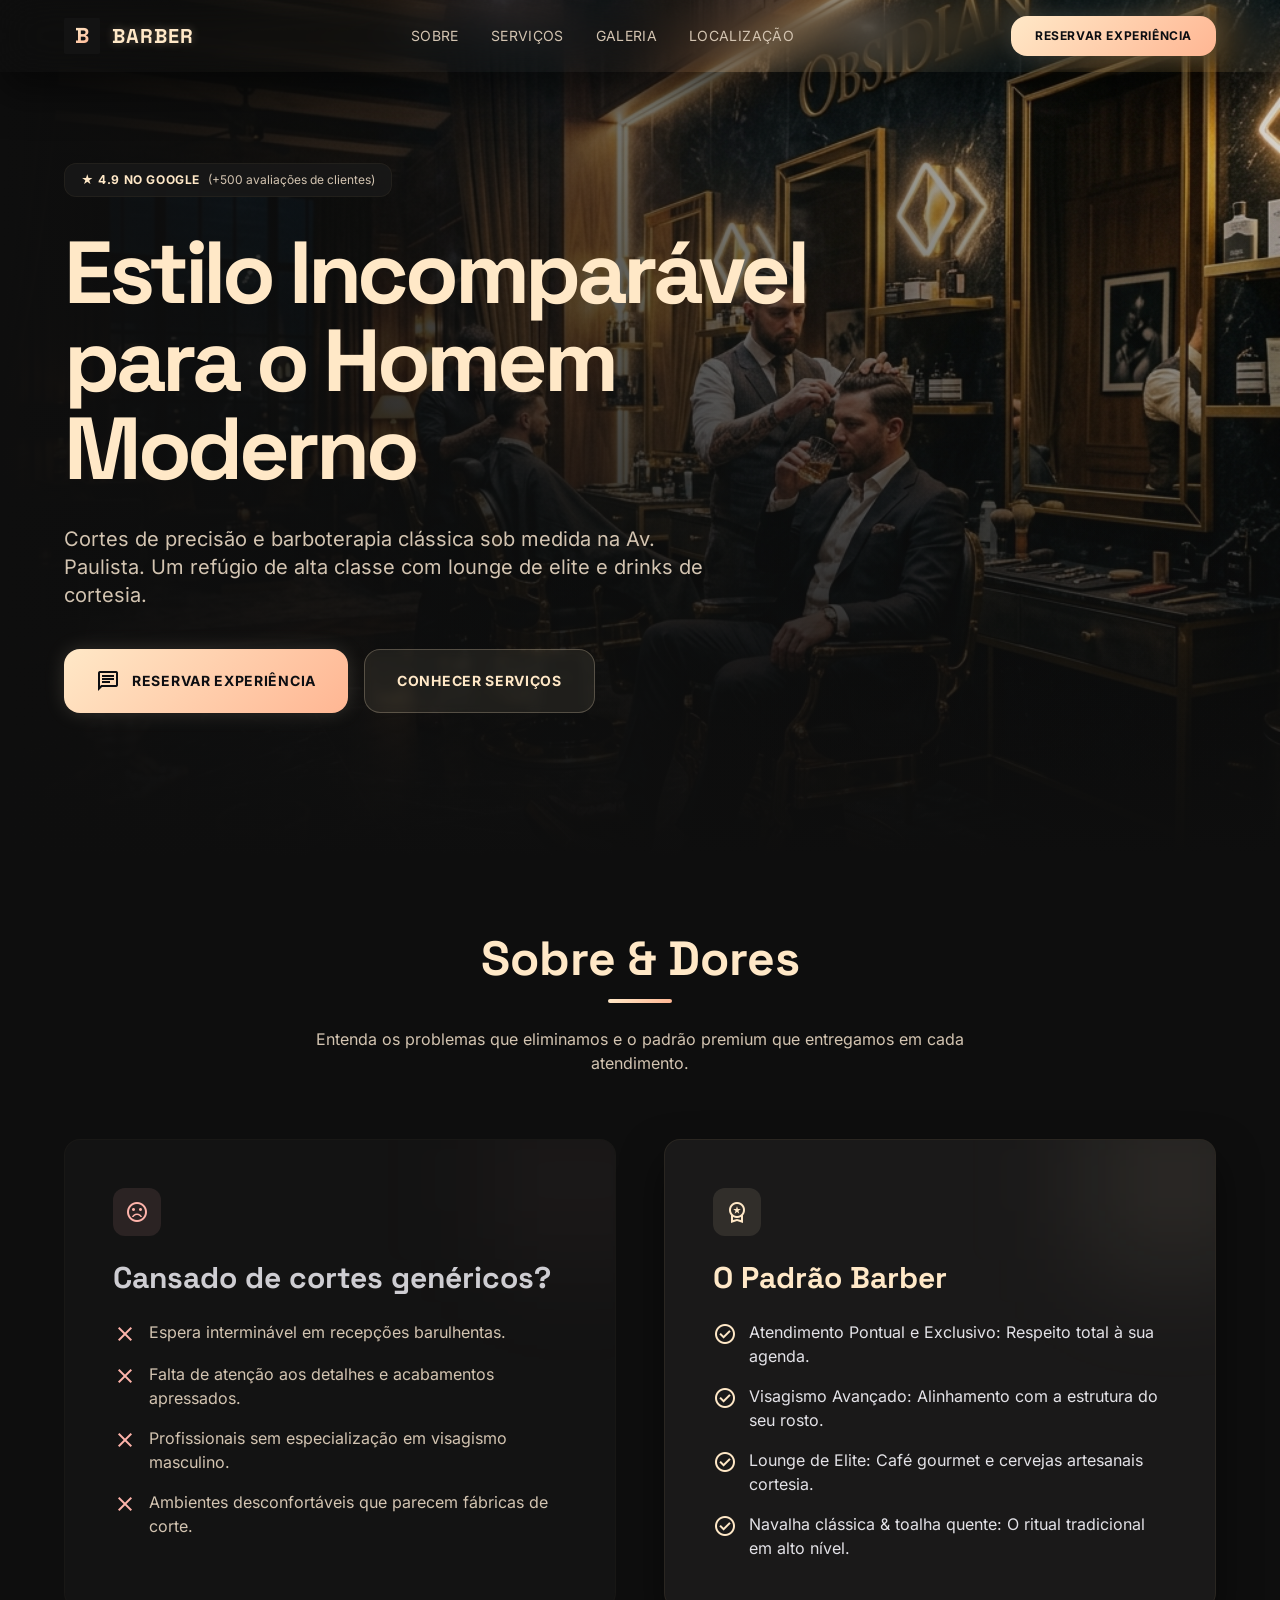
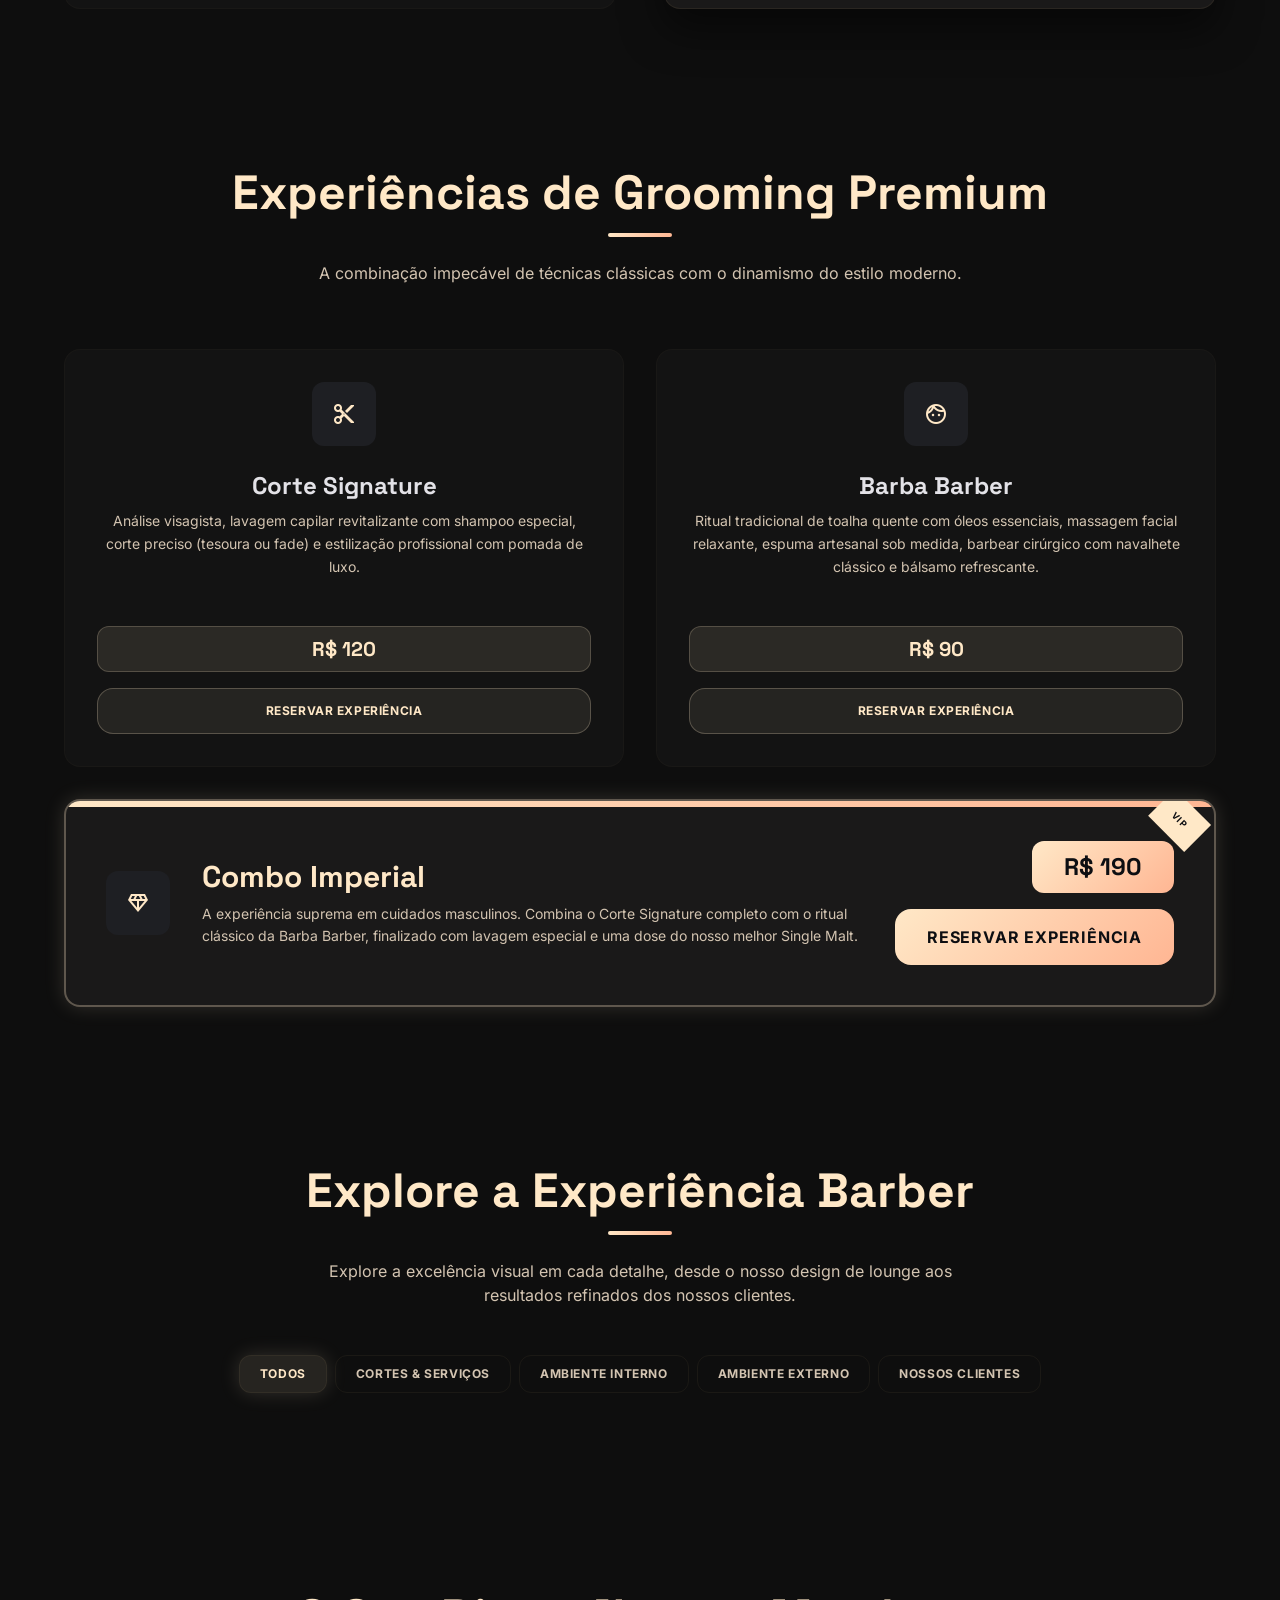
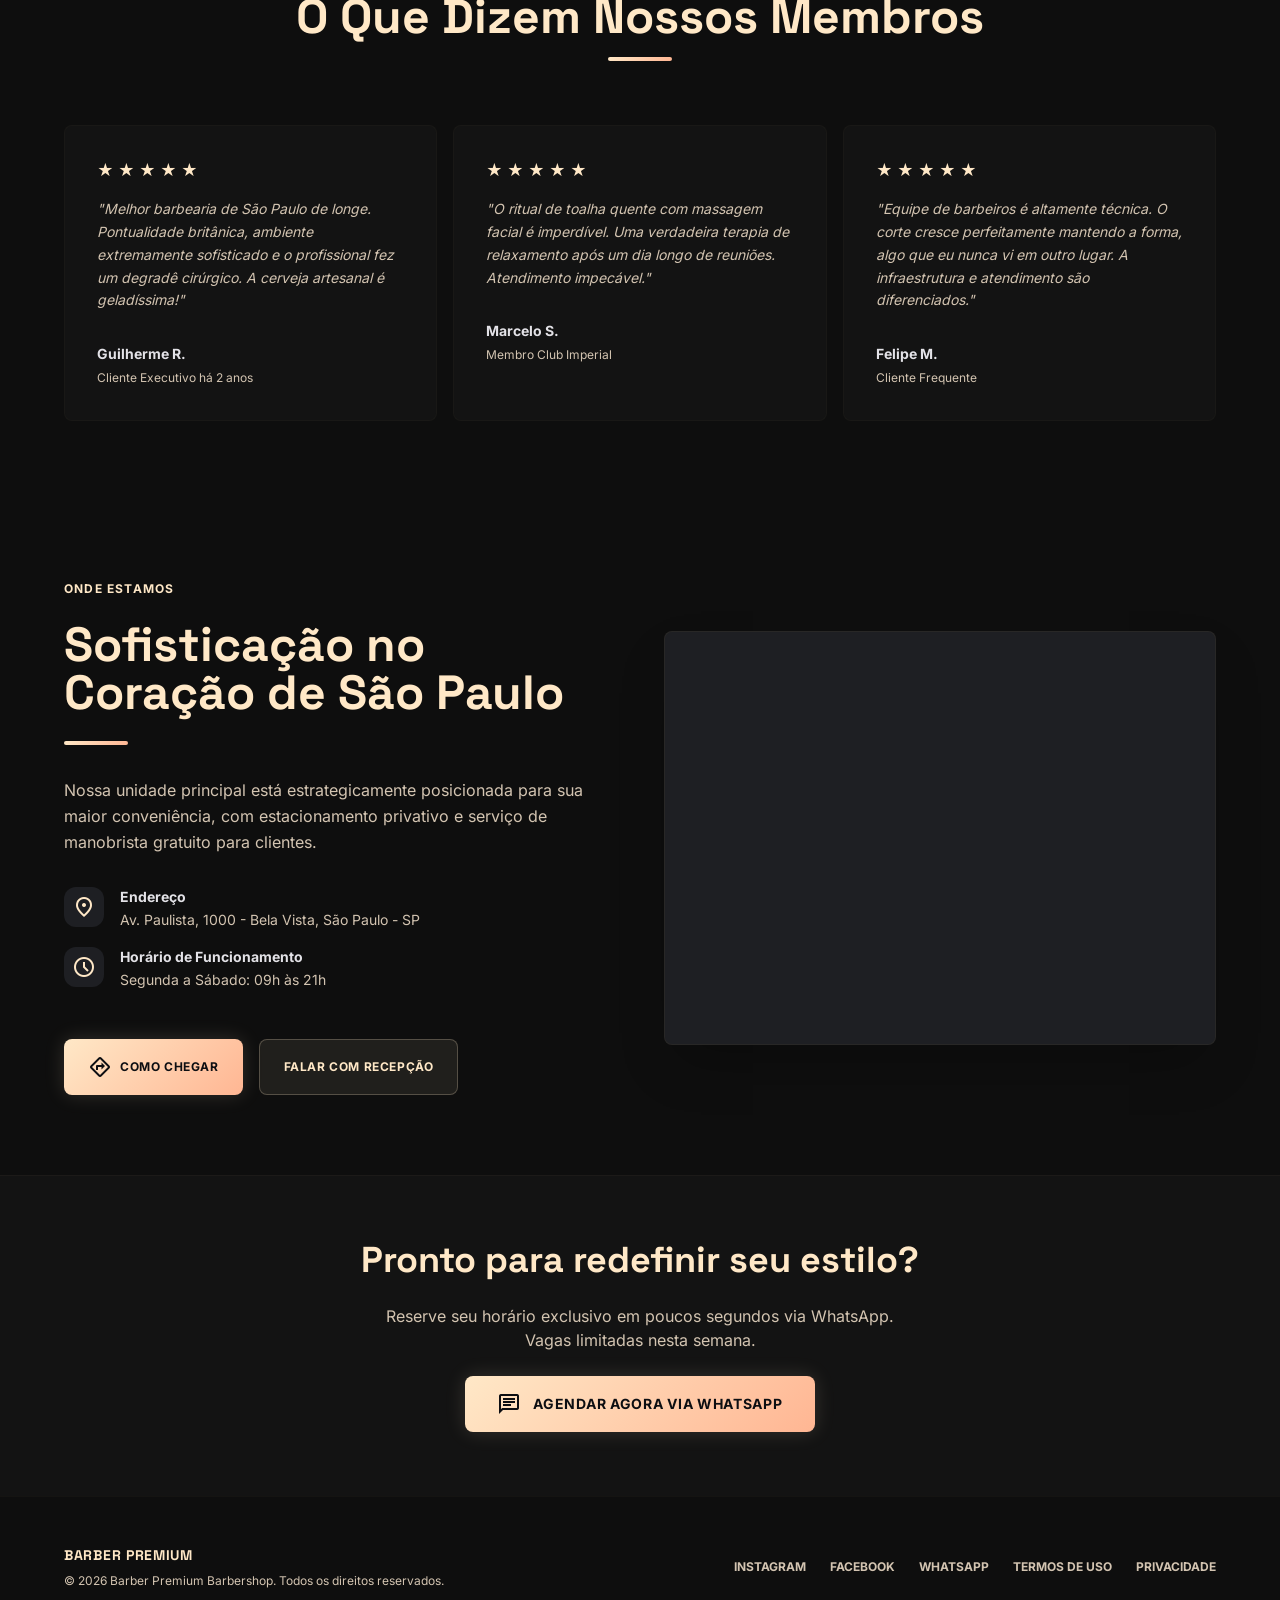
==== index.html @ eb0bcfd9 "feat: separacao da galeria de Ambiente Interno e Ambiente Externo em blocos individuais" ====
<!DOCTYPE html>
<html class="dark scroll-smooth" lang="pt-BR">
<head>
    <meta charset="utf-8"/>
    <meta content="width=device-width, initial-scale=1.0" name="viewport"/>
    <title id="site-title-tag">Barber Premium Barbershop | Barbearia de Luxo em São Paulo</title>
    <meta name="description" content="A experiência premium de barbearia que você merece. Cortes de cabelo precisos, barboterapia relaxante e ambiente exclusivo na Av. Paulista. Agende seu horário pelo WhatsApp." />
    
    <!-- Google Tag Manager Dinâmico -->
    <script id="gtm-dynamic-injector">
        (function() {
            const configStr = localStorage.getItem('elegance_barber_config');
            if (configStr) {
                try {
                    const config = JSON.parse(configStr);
                    if (config.integrations && config.integrations.gtm_id && config.integrations.gtm_id.trim() !== '') {
                        const gtmId = config.integrations.gtm_id.trim();
                        
                        // Snippet Head
                        (function(w,d,s,l,i){w[l]=w[l]||[];w[l].push({'gtm.start':
                        new Date().getTime(),event:'gtm.js'});var f=d.getElementsByTagName(s)[0],
                        j=d.createElement(s),dl=l!='dataLayer'?'&l='+l:'';j.async=true;j.src=
                        'https://www.googletagmanager.com/gtm.js?id='+i+dl;f.parentNode.insertBefore(j,f);
                        })(window,document,'script','dataLayer',gtmId);
                        
                        // Snippet Body
                        window.addEventListener('DOMContentLoaded', () => {
                            const noscript = document.createElement('noscript');
                            const iframe = document.createElement('iframe');
                            iframe.src = `https://www.googletagmanager.com/ns.html?id=${gtmId}`;
                            iframe.height = "0";
                            iframe.width = "0";
                            iframe.style.display = "none";
                            iframe.style.visibility = "hidden";
                            noscript.appendChild(iframe);
                            document.body.insertBefore(noscript, document.body.firstChild);
                        });
                    }
                } catch(e) {}
            }
        })();
    </script>
    
    <!-- SEO Open Graph -->
    <meta property="og:title" id="og-title-tag" content="Barber Premium Barbershop | Barbearia de Luxo" />
    <meta property="og:description" content="Vivencie a precisão do visagismo e o conforto de um lounge de elite na Av. Paulista. Agendamento prático via WhatsApp." />
    <meta property="og:type" content="website" />
    
    <!-- Recursos Estáticos Locais Compilados para Alta Performance (PageSpeed 100) -->
    <link href="assets/css/app-compiled.min.css" rel="stylesheet"/>

    <style>
        /* Variáveis CSS padrão para prevenir FOUC (Flash of Unstyled Content) */
        :root {
            --dynamic-background: #0e0e0e;
            --dynamic-surface: #131313;
            --dynamic-primary: #ffe8c7;
            --dynamic-secondary: #ffb693;
            --dynamic-primary-rgb: 255, 232, 199;
        }
        .gold-gradient {
            background: linear-gradient(135deg, var(--dynamic-primary, #ffc562) 0%, var(--dynamic-secondary, #ff9159) 100%) !important;
        }
        .gold-glow {
            box-shadow: 0 0 20px rgba(var(--dynamic-primary-rgb, 255, 197, 98), 0.15) !important;
        }
        .gold-glow-hover:hover {
            box-shadow: 0 0 30px rgba(var(--dynamic-primary-rgb, 255, 197, 98), 0.35) !important;
        }
        .text-glow {
            text-shadow: 0 0 10px rgba(var(--dynamic-primary-rgb, 255, 197, 98), 0.3) !important;
        }
        .bg-primary-container\/5 {
            background-color: rgba(var(--dynamic-primary-rgb, 255, 232, 199), 0.05) !important;
        }
        .bg-primary-container\/10 {
            background-color: rgba(var(--dynamic-primary-rgb, 255, 232, 199), 0.10) !important;
        }
        .group:hover .group-hover\:bg-primary-container\/20 {
            background-color: rgba(var(--dynamic-primary-rgb, 255, 232, 199), 0.20) !important;
        }
        .border-primary-container\/20,
        .hover\:border-primary-container\/20:hover {
            border-color: rgba(var(--dynamic-primary-rgb, 255, 232, 199), 0.20) !important;
        }
        .border-primary-container\/30 {
            border-color: rgba(var(--dynamic-primary-rgb, 255, 232, 199), 0.30) !important;
        }
        .hover\:border-primary-container\/50:hover {
            border-color: rgba(var(--dynamic-primary-rgb, 255, 232, 199), 0.50) !important;
        }
        .dynamic-outline-button {
            color: var(--dynamic-primary, #ffe8c7) !important;
            background: rgba(var(--dynamic-primary-rgb, 255, 232, 199), 0.08) !important;
            border-color: rgba(var(--dynamic-primary-rgb, 255, 232, 199), 0.24) !important;
        }
        .dynamic-outline-button:hover {
            color: #0d0e12 !important;
            background: linear-gradient(135deg, var(--dynamic-primary, #ffc562) 0%, var(--dynamic-secondary, #ff9159) 100%) !important;
            border-color: transparent !important;
            box-shadow: 0 0 24px rgba(var(--dynamic-primary-rgb, 255, 232, 199), 0.22) !important;
        }
        /* Efeito de mapa no modo escuro */
        .dark-map {
            filter: invert(90%) hue-rotate(180deg) opacity(75%);
            transition: all 0.5s ease;
        }
        .dark-map:hover {
            filter: invert(90%) hue-rotate(180deg) opacity(90%);
        }
        @keyframes loader-bar {
            0% { width: 0%; }
            50% { width: 70%; }
            100% { width: 100%; }
        }
    </style>
    
    <!-- Script de Injeção Rápida de Estilos Dinâmicos (Evita FOUC) -->
    <script id="theme-injector">
        (function() {
            const configStr = localStorage.getItem('elegance_barber_config');
            if (configStr) {
                try {
                    const config = JSON.parse(configStr);
                    if (config.colors) {
                        const hexToRgb = hex => {
                            const result = /^#?([a-f\d]{2})([a-f\d]{2})([a-f\d]{2})$/i.exec(hex);
                            return result ? `${parseInt(result[1], 16)}, ${parseInt(result[2], 16)}, ${parseInt(result[3], 16)}` : '255, 197, 98';
                        };
                        
                        const style = document.createElement('style');
                        style.id = 'dynamic-theme-vars';
                        style.innerHTML = `
                            :root {
                                --dynamic-primary: ${config.colors.primary} !important;
                                --dynamic-secondary: ${config.colors.secondary} !important;
                                --dynamic-primary-rgb: ${hexToRgb(config.colors.primary)} !important;
                                ${config.colors.background ? '--dynamic-background: ' + config.colors.background + ' !important;' : ''}
                                ${config.colors.surface ? '--dynamic-surface: ' + config.colors.surface + ' !important;' : ''}
                            }
                        `;
                        document.head.appendChild(style);
                    }
                } catch(e) {}
            }
        })();
    </script>
</head>
<body class="bg-background text-on-background font-sans antialiased selection:bg-primary-container selection:text-on-primary-container flex flex-col min-h-screen">

    <!-- Initial Premium Loader (Efeito Reveal Cinematográfico) -->
    <div id="initial-loader" class="fixed inset-0 z-[9999] bg-[#0e0e0e] flex flex-col items-center justify-center gap-6 transition-all duration-700 ease-in-out opacity-100">
        <div class="flex flex-col items-center gap-4">
            <!-- Monograma Pulsante -->
            <svg class="h-16 w-16 text-primary-container animate-pulse" viewBox="0 0 100 100" fill="currentColor" xmlns="http://www.w3.org/2000/svg">
                <rect width="100" height="100" rx="16" fill="#131313" class="border border-outline-variant/10"/>
                <text x="50" y="70" font-family="'Space Grotesk', sans-serif" font-size="60" font-weight="bold" text-anchor="middle" fill="url(#loader-gold-grad)">B</text>
                <defs>
                    <linearGradient id="loader-gold-grad" x1="30" y1="25" x2="70" y2="75" gradientUnits="userSpaceOnUse">
                        <stop offset="0%" stop-color="#ffc562"/>
                        <stop offset="100%" stop-color="#ff9159"/>
                    </linearGradient>
                </defs>
            </svg>
            <span class="font-display font-bold text-2xl tracking-widest text-[#ffe8c7] animate-pulse">BARBER</span>
        </div>
        <div class="w-16 h-1 bg-outline-variant/20 rounded-full overflow-hidden">
            <div class="h-full bg-primary-container rounded-full w-0 animate-[loader-bar_1.8s_ease-in-out_infinite]"></div>
        </div>
    </div>

    <!-- Navigation -->
    <nav id="navbar" class="fixed top-0 w-full z-50 bg-background/25 backdrop-blur-[20px] shadow-[0px_20px_40px_rgba(0,0,0,0.5)] transition-all duration-300 py-4">
        <div class="flex justify-between items-center px-container-padding max-w-[1200px] mx-auto">
            <div class="flex items-center gap-3">
                <!-- SVG Monogram Logo (Ocultado se houver imagem customizada da logo) -->
                <svg id="nav-logo-svg" class="h-9 w-9 text-primary-container" viewBox="0 0 100 100" fill="currentColor" xmlns="http://www.w3.org/2000/svg">
                    <rect width="100" height="100" rx="4" fill="#131313"/>
                    <text x="50" y="70" font-family="'Space Grotesk', sans-serif" font-size="60" font-weight="bold" text-anchor="middle" fill="url(#gold-grad)">B</text>
                    <defs>
                        <linearGradient id="gold-grad" x1="30" y1="25" x2="70" y2="75" gradientUnits="userSpaceOnUse">
                            <stop offset="0%" stop-color="var(--dynamic-primary, #ffc562)"/>
                            <stop offset="100%" stop-color="var(--dynamic-secondary, #ff9159)"/>
                        </linearGradient>
                    </defs>
                </svg>
                <!-- Imagem customizada de Logo (Exibida dinamicamente caso o usuário insira uma URL) -->
                <img id="nav-logo-img" alt="Logo" class="h-9 w-9 object-contain rounded-lg hidden" src=""/>
                
                <span id="nav-site-name" class="font-display font-bold text-xl tracking-wider text-primary text-glow">BARBER</span>
            </div>
            
            <!-- Desktop Links -->
            <div class="hidden md:flex gap-8 items-center">
                <a class="text-on-surface-variant hover:text-primary transition-colors text-sm font-medium tracking-wide uppercase" href="#about">Sobre</a>
                <a class="text-on-surface-variant hover:text-primary transition-colors text-sm font-medium tracking-wide uppercase" href="#services">Serviços</a>
                <a class="text-on-surface-variant hover:text-primary transition-colors text-sm font-medium tracking-wide uppercase" href="#gallery">Galeria</a>
                <a class="text-on-surface-variant hover:text-primary transition-colors text-sm font-medium tracking-wide uppercase" href="#location">Localização</a>
            </div>
            
            <a class="hidden md:inline-flex items-center gap-2 gold-gradient text-on-primary font-bold text-xs uppercase tracking-wider px-6 py-3 rounded-2xl gold-glow gold-glow-hover transition-all duration-300 transform hover:scale-105 active:scale-95 wa-link" href="https://wa.me/5511999999999?text=Olá!%20Gostaria%20de%20agendar%20um%20horário%20na%20barbearia.">
                <span id="nav-btn-text-desktop">Reservar Experiência</span>
            </a>
            
            <!-- Mobile Menu Button -->
            <button id="menu-btn" class="md:hidden text-primary-container p-2 focus:outline-none" aria-label="Abrir menu de navegação" aria-expanded="false">
                <span class="material-symbols-outlined text-3xl" aria-hidden="true">menu</span>
            </button>
        </div>
        
        <!-- Mobile Drawer -->
        <div id="mobile-menu" class="hidden md:hidden w-full bg-surface-container-high/95 backdrop-blur-lg absolute left-0 top-full py-6 px-6 shadow-2xl border-t border-outline-variant/30 flex flex-col gap-5">
            <a class="text-on-surface-variant hover:text-primary text-base font-semibold uppercase tracking-wider" href="#about">Sobre</a>
            <a class="text-on-surface-variant hover:text-primary text-base font-semibold uppercase tracking-wider" href="#services">Serviços</a>
            <a class="text-on-surface-variant hover:text-primary text-base font-semibold uppercase tracking-wider" href="#gallery">Galeria</a>
            <a class="text-on-surface-variant hover:text-primary text-base font-semibold uppercase tracking-wider" href="#location">Localização</a>
            <a class="flex items-center justify-center gap-2 gold-gradient text-on-primary font-bold text-sm uppercase py-4 rounded-2xl gold-glow text-center wa-link" href="https://wa.me/5511999999999?text=Olá!%20Gostaria%20de%20agendar%20um%20horário%20na%20barbearia.">
                <span class="material-symbols-outlined text-lg">chat</span>
                <span id="nav-btn-text-mobile">Reservar Experiência</span>
            </a>
        </div>
    </nav>

    <!-- Hero Section -->
    <section class="relative min-h-[95vh] flex items-center pt-[100px] pb-section-gap overflow-hidden">
        <!-- Background Imagem Real com Overlay de Tonalidade Escura -->
        <div class="absolute inset-0 z-0">
            <img id="hero-bg-img" alt="Interior de Barbearia Luxuosa" class="w-full h-full object-cover mix-blend-luminosity" src="assets/images/hero-bg.webp"/>
            <div class="absolute inset-0 bg-gradient-to-t from-background via-background/85 to-transparent"></div>
            <div class="absolute inset-0 bg-gradient-to-r from-background via-background/60 to-transparent"></div>
        </div>
        
        <div class="relative z-10 w-full max-w-[1200px] mx-auto px-container-padding flex flex-col items-start gap-8">
            <div class="inline-flex items-center gap-2 bg-surface-container-high/80 backdrop-blur-md px-4 py-2 rounded-full border border-outline-variant/20">
                <span id="google-rating-text" class="text-primary-container font-semibold tracking-wider text-xs uppercase">★ 4.9 no Google</span>
                <span id="google-reviews-text" class="text-on-surface-variant text-xs">(+500 avaliações de clientes)</span>
            </div>
            
            <h1 id="hero-title" class="font-display text-4xl sm:text-5xl md:text-7xl lg:text-[5.5rem] font-bold text-primary max-w-4xl leading-[1.02] tracking-tighter">
                Estilo Incomparável para o Homem Moderno
            </h1>
            
            <p id="hero-subtitle" class="text-lg sm:text-xl text-on-surface-variant max-w-2xl leading-relaxed font-light">
                Cortes de precisão e barboterapia clássica sob medida na Av. Paulista. Um refúgio de alta classe com lounge de elite e drinks de cortesia.
            </p>
            
            <div class="flex flex-col sm:flex-row gap-4 w-full sm:w-auto mt-2">
                <a class="inline-flex items-center justify-center gap-3 gold-gradient text-on-primary font-bold text-sm uppercase tracking-wider px-8 py-5 rounded-2xl gold-glow gold-glow-hover transition-all duration-300 transform hover:scale-[1.03] active:scale-95 wa-link" href="https://wa.me/5511999999999?text=Olá!%20Gostaria%20de%20agendar%20um%20horário%20na%20barbearia.">
                    <span class="material-symbols-outlined" style="font-variation-settings: 'FILL' 1;">chat</span>
                    <span id="hero-primary-btn-text">Reservar Experiência</span>
                </a>
                <a class="dynamic-outline-button inline-flex items-center justify-center gap-2 backdrop-blur-sm border font-semibold text-sm uppercase tracking-wider px-8 py-5 rounded-2xl transition-all duration-300" href="#services">
                    <span id="hero-secondary-btn-text">Conhecer Serviços</span>
                </a>
            </div>
        </div>
    </section>

    <!-- Problem / Solution Section -->
    <section class="py-section-gap px-container-padding w-full max-w-[1200px] mx-auto scroll-mt-24" id="about">
        <div class="text-center mb-16">
            <h2 id="about-section-title" class="font-display text-3xl md:text-5xl font-bold text-primary mb-4">Sobre & Dores</h2>
            <div class="w-16 h-1 gold-gradient mx-auto rounded-full mb-6"></div>
            <p id="about-section-subtitle" class="text-on-surface-variant max-w-2xl mx-auto font-light">Entenda os problemas que eliminamos e o padrão premium que entregamos em cada atendimento.</p>
        </div>
        <div class="grid md:grid-cols-2 gap-gutter md:gap-12 relative">
            <!-- Problem -->
            <div class="bg-surface-container-low rounded-2xl p-8 md:p-12 flex flex-col gap-6 relative overflow-hidden group hover:bg-surface-container transition-all duration-500 border border-outline-variant/10">
                <div class="absolute -right-10 -top-10 w-40 h-40 bg-error/5 rounded-full blur-3xl group-hover:bg-error/10 transition-colors duration-500"></div>
                <div class="w-12 h-12 rounded-full bg-error/10 flex items-center justify-center text-error">
                    <span class="material-symbols-outlined text-2xl">sentiment_dissatisfied</span>
                </div>
                <h2 id="problem-title" class="font-display text-2xl md:text-3xl font-semibold text-on-surface opacity-90">Cansado de cortes genéricos?</h2>
                <ul id="problem-list" class="space-y-4">
                    <li class="flex items-start gap-3 text-on-surface-variant font-light">
                        <span class="material-symbols-outlined text-error mt-0.5" style="font-variation-settings: 'FILL' 0;">close</span>
                        <span>Espera interminável em recepções barulhentas.</span>
                    </li>
                    <li class="flex items-start gap-3 text-on-surface-variant font-light">
                        <span class="material-symbols-outlined text-error mt-0.5" style="font-variation-settings: 'FILL' 0;">close</span>
                        <span>Falta de atenção aos detalhes e acabamentos apressados.</span>
                    </li>
                    <li class="flex items-start gap-3 text-on-surface-variant font-light">
                        <span class="material-symbols-outlined text-error mt-0.5" style="font-variation-settings: 'FILL' 0;">close</span>
                        <span>Profissionais sem especialização em visagismo masculino.</span>
                    </li>
                    <li class="flex items-start gap-3 text-on-surface-variant font-light">
                        <span class="material-symbols-outlined text-error mt-0.5" style="font-variation-settings: 'FILL' 0;">close</span>
                        <span>Ambientes desconfortáveis que parecem fábricas de corte.</span>
                    </li>
                </ul>
            </div>
            
            <!-- Solution -->
            <div class="bg-surface-container-high rounded-2xl p-8 md:p-12 flex flex-col gap-6 relative overflow-hidden shadow-[0px_20px_40px_rgba(0,0,0,0.5)] group transform hover:-translate-y-2 transition-all duration-500 border border-outline-variant/30">
                <div class="absolute -right-10 -top-10 w-40 h-40 bg-primary-container/10 rounded-full blur-3xl group-hover:bg-primary-container/20 transition-colors duration-500"></div>
                <div class="w-12 h-12 rounded-full bg-primary-container/10 flex items-center justify-center text-primary-container">
                    <span class="material-symbols-outlined text-2xl">workspace_premium</span>
                </div>
                <h2 id="solution-title" class="font-display text-2xl md:text-3xl font-semibold text-primary">O Padrão Barber</h2>
                <ul id="solution-list" class="space-y-4">
                    <li class="flex items-start gap-3 text-on-surface font-light">
                        <span class="material-symbols-outlined text-primary-container mt-0.5" style="font-variation-settings: 'FILL' 1;">check_circle</span>
                        <span><strong>Atendimento Pontual e Exclusivo:</strong> Respeito total à sua agenda.</span>
                    </li>
                    <li class="flex items-start gap-3 text-on-surface font-light">
                        <span class="material-symbols-outlined text-primary-container mt-0.5" style="font-variation-settings: 'FILL' 1;">check_circle</span>
                        <span><strong>Visagismo Avançado:</strong> Alinhamento com a estrutura do seu rosto.</span>
                    </li>
                    <li class="flex items-start gap-3 text-on-surface font-light">
                        <span class="material-symbols-outlined text-primary-container mt-0.5" style="font-variation-settings: 'FILL' 1;">check_circle</span>
                        <span><strong>Lounge de Elite:</strong> Café gourmet e cervejas artesanais cortesia.</span>
                    </li>
                    <li class="flex items-start gap-3 text-on-surface font-light">
                        <span class="material-symbols-outlined text-primary-container mt-0.5" style="font-variation-settings: 'FILL' 1;">check_circle</span>
                        <span><strong>Navalha clássica & toalha quente:</strong> O ritual tradicional em alto nível.</span>
                    </li>
                </ul>
            </div>
        </div>
    </section>

    <section class="py-section-gap px-container-padding w-full max-w-[1200px] mx-auto scroll-mt-24" id="services">
        <div class="text-center mb-16">
            <h2 id="services-section-title" class="font-display text-3xl md:text-5xl font-bold text-primary mb-4">Experiências de Grooming Premium</h2>
            <div class="w-16 h-1 gold-gradient mx-auto rounded-full mb-6"></div>
            <p id="services-section-subtitle" class="text-on-surface-variant max-w-2xl mx-auto font-light">A combinação impecável de técnicas clássicas com o dinamismo do estilo moderno.</p>
        </div>
        
        <div class="grid grid-cols-1 md:grid-cols-2 gap-8">
            <!-- Service Card 1 -->
            <div class="bg-[#131313] rounded-2xl p-8 flex flex-col items-center text-center gap-6 group hover:bg-[#1a1919] transition-all duration-300 border border-outline-variant/10 hover:border-outline-variant/30 md:col-span-1">
                <div class="w-16 h-16 rounded-full bg-surface-container flex items-center justify-center text-primary-container group-hover:scale-110 transition-transform duration-300">
                    <span class="material-symbols-outlined text-3xl">content_cut</span>
                </div>
                <div>
                    <h3 id="serv-0-name" class="font-display text-2xl font-semibold text-on-surface mb-2">Corte Signature</h3>
                    <p id="serv-0-desc" class="text-sm text-on-surface-variant mb-6 leading-relaxed font-light">Análise visagista, lavagem capilar revitalizante com shampoo especial, corte preciso (tesoura ou fade) e estilização profissional com pomada de luxo.</p>
                </div>
                <div class="mt-auto w-full flex flex-col gap-4">
                    <span id="serv-0-price" class="inline-block bg-primary-container/10 text-primary-container font-display font-semibold text-xl px-6 py-2 rounded-full border border-primary-container/20">R$ 120</span>
                    <a id="serv-0-btn" class="dynamic-outline-button inline-flex items-center justify-center gap-2 transition-all duration-300 text-xs font-bold uppercase tracking-wider py-3.5 rounded-2xl border wa-link" href="https://wa.me/5511999999999?text=Olá!%20Gostaria%20de%20agendar%20o%20Corte%20Signature%20na%20barbearia.">
                        <span id="serv-0-btn-text">Reservar Experiência</span>
                    </a>
                </div>
            </div>
            
            <!-- Service Card 2 -->
            <div class="bg-[#131313] rounded-2xl p-8 flex flex-col items-center text-center gap-6 group hover:bg-[#1a1919] transition-all duration-300 border border-outline-variant/10 hover:border-outline-variant/30 md:col-span-1">
                <div class="w-16 h-16 rounded-full bg-surface-container flex items-center justify-center text-primary-container group-hover:scale-110 transition-transform duration-300">
                    <span class="material-symbols-outlined text-3xl">face</span>
                </div>
                <div>
                    <h3 id="serv-1-name" class="font-display text-2xl font-semibold text-on-surface mb-2">Barba Barber</h3>
                    <p id="serv-1-desc" class="text-sm text-on-surface-variant mb-6 leading-relaxed font-light">Ritual tradicional de toalha quente com óleos essenciais, massagem facial relaxante, espuma artesanal sob medida, barbear cirúrgico com navalhete clássico e bálsamo refrescante.</p>
                </div>
                <div class="mt-auto w-full flex flex-col gap-4">
                    <span id="serv-1-price" class="inline-block bg-primary-container/10 text-primary-container font-display font-semibold text-xl px-6 py-2 rounded-full border border-primary-container/20">R$ 90</span>
                    <a id="serv-1-btn" class="dynamic-outline-button inline-flex items-center justify-center gap-2 transition-all duration-300 text-xs font-bold uppercase tracking-wider py-3.5 rounded-2xl border wa-link" href="https://wa.me/5511999999999?text=Olá!%20Gostaria%20de%20agendar%20a%20Barba%20Barber%20na%20barbearia.">
                        <span id="serv-1-btn-text">Reservar Experiência</span>
                    </a>
                </div>
            </div>
            
            <!-- Service Card 3 (Destaque VIP Bento Horizontal) -->
            <div class="bg-[#1a1919] rounded-2xl p-8 md:p-10 flex flex-col md:flex-row gap-8 items-center group hover:bg-[#201f1f] transition-all duration-300 relative overflow-hidden border-2 border-primary-container/30 gold-glow md:col-span-2 text-center md:text-left">
                <div class="absolute top-0 left-0 w-full h-1.5 gold-gradient"></div>
                <div class="absolute -top-3 -right-3 bg-primary-container text-on-primary font-bold text-[9px] uppercase tracking-widest px-4 py-3 rotate-45 transform origin-top-left">VIP</div>
                
                <div class="w-16 h-16 rounded-full bg-surface-container flex items-center justify-center text-primary-container group-hover:scale-110 transition-transform duration-300 shrink-0">
                    <span class="material-symbols-outlined text-3xl">diamond</span>
                </div>
                
                <div class="flex-1">
                    <h3 id="serv-2-name" class="font-display text-2xl md:text-3xl font-bold text-primary mb-2">Combo Imperial</h3>
                    <p id="serv-2-desc" class="text-sm text-on-surface-variant leading-relaxed font-light">A experiência suprema em cuidados masculinos. Combina o Corte Signature completo com o ritual clássico da Barba Barber, finalizado com lavagem especial e uma dose do nosso melhor Single Malt.</p>
                </div>
                
                <div class="flex shrink-0 flex-col items-center md:items-end justify-center gap-4 min-w-[200px] w-full md:w-auto">
                    <span id="serv-2-price" class="inline-block gold-gradient text-on-primary font-display font-bold text-2xl px-8 py-2.5 rounded-full text-center w-full md:w-auto">R$ 190</span>
                    <a id="serv-2-btn" class="inline-flex items-center justify-center gap-2 gold-gradient text-on-primary font-bold uppercase tracking-wider py-4 px-8 rounded-2xl transition-all duration-300 transform hover:scale-[1.02] wa-link w-full text-center" href="https://wa.me/5511999999999?text=Olá!%20Gostaria%20de%20agendar%20o%20Combo%20Imperial%20na%20barbearia.">
                        <span id="serv-2-btn-text">Reservar Experiência</span>
                    </a>
                </div>
            </div>
        </div>
    </section>

    <!-- Gallery Section (Galeria do Ambiente, Externo, Interno e Clientes) -->
    <section class="py-section-gap px-container-padding w-full max-w-[1200px] mx-auto scroll-mt-24" id="gallery">
        <div class="text-center mb-12">
            <h2 class="font-display text-3xl md:text-5xl font-bold text-primary mb-4">Explore a Experiência Barber</h2>
            <div class="w-16 h-1 gold-gradient mx-auto rounded-full mb-6"></div>
            <p class="text-on-surface-variant max-w-2xl mx-auto font-light">Explore a excelência visual em cada detalhe, desde o nosso design de lounge aos resultados refinados dos nossos clientes.</p>
        </div>

        <!-- Abas de Filtros -->
        <div class="flex flex-wrap justify-center gap-2 mb-10">
            <button data-filter="all" class="filter-btn active px-5 py-2.5 rounded-full text-xs font-bold uppercase tracking-wider transition-all duration-300 border border-outline-variant/30 bg-primary-container/10 text-primary-container gold-glow">
                Todos
            </button>
            <button data-filter="cortes" class="filter-btn px-5 py-2.5 rounded-full text-xs font-bold uppercase tracking-wider transition-all duration-300 border border-outline-variant/20 hover:border-primary-container/50 text-on-surface-variant hover:text-primary">
                Cortes & Serviços
            </button>
            <button data-filter="interno" class="filter-btn px-5 py-2.5 rounded-full text-xs font-bold uppercase tracking-wider transition-all duration-300 border border-outline-variant/20 hover:border-primary-container/50 text-on-surface-variant hover:text-primary">
                Ambiente Interno
            </button>
            <button data-filter="externo" class="filter-btn px-5 py-2.5 rounded-full text-xs font-bold uppercase tracking-wider transition-all duration-300 border border-outline-variant/20 hover:border-primary-container/50 text-on-surface-variant hover:text-primary">
                Ambiente Externo
            </button>
            <button data-filter="clientes" class="filter-btn px-5 py-2.5 rounded-full text-xs font-bold uppercase tracking-wider transition-all duration-300 border border-outline-variant/20 hover:border-primary-container/50 text-on-surface-variant hover:text-primary">
                Nossos Clientes
            </button>
        </div>
        
        <!-- Grid de Imagens Dinâmicas (Visível apenas em Desktop/Tablet) -->
        <div class="hidden md:grid grid-cols-1 sm:grid-cols-2 md:grid-cols-3 gap-6" id="gallery-grid">
            <!-- Gerado Dinamicamente via Javascript -->
        </div>

        <!-- Carrossel Mobile Otimizado (Visível apenas em Mobile - CRO & UX Premium) -->
        <div class="block md:hidden relative w-full overflow-hidden mb-6 px-1">
            <div id="gallery-carousel" class="flex gap-4 overflow-x-auto snap-x snap-mandatory scrollbar-none pb-6 px-4 cursor-grab select-none scroll-smooth">
                <!-- Slides gerados dinamicamente via Javascript -->
            </div>
            
            <!-- Controles: Indicadores Ativos em Formato de Pílula iOS -->
            <div id="gallery-carousel-dots" class="flex justify-center items-center gap-1.5 mt-2 h-4">
                <!-- Bolinhas geradas dinamicamente -->
            </div>
        </div>
    </section>

    <!-- Componente Lightbox Nativo (Oculto por Padrão) -->
    <div id="lightbox" class="fixed inset-0 z-50 bg-black/95 backdrop-blur-sm hidden flex items-center justify-center p-4" role="dialog" aria-modal="true" aria-label="Visualização ampliada da foto">
        <button id="lightbox-close" class="absolute top-6 right-6 text-white hover:text-primary transition-colors flex items-center justify-center p-2 rounded-full bg-white/5 hover:bg-white/10" aria-label="Fechar visualização ampliada">
            <span class="material-symbols-outlined text-2xl" aria-hidden="true">close</span>
        </button>
        <div class="max-w-[90%] max-h-[85vh] flex flex-col items-center gap-4">
            <img id="lightbox-img" class="max-w-full max-h-[80vh] rounded-xl object-contain shadow-2xl border border-outline-variant/20" src="" alt="Ampliação de Foto"/>
            <span id="lightbox-caption" class="text-primary font-display font-semibold tracking-wide text-sm md:text-base text-glow text-center"></span>
        </div>
    </div>

    <!-- Testimonials Section -->
    <section class="py-section-gap px-container-padding w-full max-w-[1200px] mx-auto">
        <div class="text-center mb-16">
            <h2 class="font-display text-3xl md:text-5xl font-bold text-primary mb-4">O Que Dizem Nossos Membros</h2>
            <div class="w-16 h-1 gold-gradient mx-auto rounded-full mb-6"></div>
        </div>
        
        <div id="testimonials-container" class="grid grid-cols-1 md:grid-cols-3 gap-gutter">
            <!-- Review 1 -->
            <div class="bg-[#131313] rounded-xl p-8 border border-outline-variant/10 flex flex-col gap-4">
                <div class="flex items-center gap-1 text-primary-container">
                    <span class="text-base">★</span>
                    <span class="text-base">★</span>
                    <span class="text-base">★</span>
                    <span class="text-base">★</span>
                    <span class="text-base">★</span>
                </div>
                <p class="text-sm text-on-surface-variant leading-relaxed font-light italic">"Melhor barbearia de São Paulo de longe. Pontualidade britânica, ambiente extremamente sofisticado e o profissional fez um degradê cirúrgico. A cerveja artesanal é geladíssima!"</p>
                <div class="mt-4">
                    <span class="text-sm font-semibold text-on-surface block">Guilherme R.</span>
                    <span class="text-xs text-on-surface-variant font-light">Cliente Executivo há 2 anos</span>
                </div>
            </div>
            
            <!-- Review 2 -->
            <div class="bg-[#131313] rounded-xl p-8 border border-outline-variant/10 flex flex-col gap-4">
                <div class="flex items-center gap-1 text-primary-container">
                    <span class="text-base">★</span>
                    <span class="text-base">★</span>
                    <span class="text-base">★</span>
                    <span class="text-base">★</span>
                    <span class="text-base">★</span>
                </div>
                <p class="text-sm text-on-surface-variant leading-relaxed font-light italic">"O ritual de toalha quente com massagem facial é imperdível. Uma verdadeira terapia de relaxamento após um dia longo de reuniões. Atendimento impecável."</p>
                <div class="mt-4">
                    <span class="text-sm font-semibold text-on-surface block">Marcelo S.</span>
                    <span class="text-xs text-on-surface-variant font-light">Membro Club Imperial</span>
                </div>
            </div>
            
            <!-- Review 3 -->
            <div class="bg-[#131313] rounded-xl p-8 border border-outline-variant/10 flex flex-col gap-4">
                <div class="flex items-center gap-1 text-primary-container">
                    <span class="text-base">★</span>
                    <span class="text-base">★</span>
                    <span class="text-base">★</span>
                    <span class="text-base">★</span>
                    <span class="text-base">★</span>
                </div>
                <p class="text-sm text-on-surface-variant leading-relaxed font-light italic">"Equipe de barbeiros é altamente técnica. O corte cresce perfeitamente mantendo a forma, algo que eu nunca vi em outro lugar. A infraestrutura e atendimento são diferenciados."</p>
                <div class="mt-4">
                    <span class="text-sm font-semibold text-on-surface block">Felipe M.</span>
                    <span class="text-xs text-on-surface-variant font-light">Cliente Frequente</span>
                </div>
            </div>
        </div>
    </section>

    <!-- Location & Contact Section -->
    <section class="py-section-gap px-container-padding w-full max-w-[1200px] mx-auto scroll-mt-24" id="location">
        <div class="grid md:grid-cols-2 gap-12 items-center">
            
            <!-- Detalhes do Local -->
            <div class="flex flex-col gap-6">
                <span class="text-primary-container font-semibold tracking-widest text-xs uppercase block">Onde Estamos</span>
                <h2 id="location-sec-title" class="font-display text-3xl md:text-5xl font-bold text-primary">Sofisticação no Coração de São Paulo</h2>
                <div class="w-16 h-1 gold-gradient rounded-full mb-2"></div>
                <p id="location-sec-desc" class="text-on-surface-variant font-light leading-relaxed">Nossa unidade principal está estrategicamente posicionada para sua maior conveniência, com estacionamento privativo e serviço de manobrista gratuito para clientes.</p>
                
                <div class="flex flex-col gap-4 mt-2">
                    <div class="flex items-start gap-4">
                        <div class="w-10 h-10 rounded-full bg-surface-container flex items-center justify-center text-primary-container shrink-0">
                            <span class="material-symbols-outlined">location_on</span>
                        </div>
                        <div>
                            <span class="text-sm font-semibold text-on-surface block">Endereço</span>
                            <span id="loc-address" class="text-sm text-on-surface-variant font-light">Av. Paulista, 1000 - Bela Vista, São Paulo - SP</span>
                        </div>
                    </div>
                    
                    <div class="flex items-start gap-4">
                        <div class="w-10 h-10 rounded-full bg-surface-container flex items-center justify-center text-primary-container shrink-0">
                            <span class="material-symbols-outlined">schedule</span>
                        </div>
                        <div>
                            <span class="text-sm font-semibold text-on-surface block">Horário de Funcionamento</span>
                            <span id="loc-hours" class="text-sm text-on-surface-variant font-light">Segunda a Sábado: 09h às 21h</span>
                        </div>
                    </div>
                </div>
                
                <div class="flex flex-col sm:flex-row gap-4 mt-6">
                    <a id="loc-directions-btn" class="inline-flex items-center justify-center gap-2 gold-gradient text-on-primary font-bold text-xs uppercase tracking-wider px-6 py-4 rounded-xl gold-glow gold-glow-hover transition-all duration-300 transform hover:scale-[1.02]" href="https://maps.google.com/?q=Av.+Paulista,+1000" target="_blank">
                        <span class="material-symbols-outlined">directions</span>
                        <span id="loc-directions-btn-text">Como Chegar</span>
                    </a>
                    <a id="loc-reception-btn" class="dynamic-outline-button inline-flex items-center justify-center gap-2 border font-semibold text-xs uppercase tracking-wider px-6 py-4 rounded-xl transition-all duration-300 wa-link" href="https://wa.me/5511999999999?text=Olá!%20Gostaria%20de%20agendar%20um%20horário.">
                        <span id="loc-reception-btn-text">Falar com Recepção</span>
                    </a>
                </div>
            </div>
            
            <!-- Mapa Estilizado Dark Mode com Iframe real do Google Maps -->
            <div class="relative w-full aspect-[4/3] rounded-xl overflow-hidden border border-outline-variant/20 shadow-2xl bg-surface-container">
                <iframe 
                    id="loc-map-iframe"
                    class="w-full h-full border-0 dark-map" 
                    src="https://www.google.com/maps/embed?pb=!1m18!1m12!1m3!1d3657.1975870002874!2d-46.654316085022175!3d-23.561349884682054!2m3!1f0!2f0!3f0!3m2!1i1024!2i768!4f13.1!3m3!1m2!1s0x94ce59c8da06ab91%3A0xf65cd64d35eb659c!2sAv.%20Paulista%2C%201000%20-%20Bela%20Vista%2C%20S%C3%A3o%20Paulo%20-%20SP%2C%2001310-100!5e0!3m2!1spt-BR!2sbr!4v1684784910394!5m2!1spt-BR!2sbr" 
                    allowfullscreen="" 
                    loading="lazy" 
                    referrerpolicy="no-referrer-when-downgrade">
                </iframe>
            </div>
        </div>
    </section>

    <!-- Persistent CTA Footer Section (CRO) -->
    <section class="py-16 bg-surface-container-low border-t border-outline-variant/15 text-center w-full px-container-padding">
        <div class="max-w-[800px] mx-auto flex flex-col gap-6 items-center">
            <h2 id="cro-footer-title" class="font-display text-2xl md:text-4xl font-bold text-primary">Pronto para redefinir seu estilo?</h2>
            <p class="text-on-surface-variant font-light max-w-lg">Reserve seu horário exclusivo em poucos segundos via WhatsApp. Vagas limitadas nesta semana.</p>
            <a class="inline-flex items-center gap-3 gold-gradient text-on-primary font-bold text-sm uppercase tracking-wider px-8 py-4 rounded-xl gold-glow gold-glow-hover transition-all duration-300 transform hover:scale-[1.03] active:scale-95 wa-link" href="https://wa.me/5511999999999?text=Olá!%20Gostaria%20de%20agendar%20um%20horário%20na%20barbearia.">
                <span class="material-symbols-outlined" style="font-variation-settings: 'FILL' 1;">chat</span>
                <span id="cro-footer-btn-text">Agendar Agora via WhatsApp</span>
            </a>
        </div>
    </section>

    <!-- Footer -->
    <footer class="bg-background w-full py-12 border-t border-outline-variant/10 mt-auto text-xs">
        <div class="flex flex-col md:flex-row justify-between items-center px-container-padding max-w-[1200px] mx-auto gap-6">
            <div class="flex flex-col items-center md:items-start gap-2">
                <div class="flex items-center gap-2">
                    <span id="footer-site-name" class="font-display font-bold text-primary tracking-wider uppercase text-sm">Barber Premium</span>
                </div>
                <p id="footer-copyright" class="text-on-surface-variant font-light text-center md:text-left">© 2026 Barber Premium Barbershop. Todos os direitos reservados.</p>
            </div>
            
            <div class="flex flex-wrap justify-center gap-6">
                <a id="footer-instagram-link" class="text-on-surface-variant hover:text-primary transition-colors uppercase font-semibold" href="#" target="_blank">Instagram</a>
                <a id="footer-facebook-link" class="text-on-surface-variant hover:text-primary transition-colors uppercase font-semibold" href="#" target="_blank">Facebook</a>
                <a class="text-on-surface-variant hover:text-primary transition-colors uppercase font-semibold wa-link" href="https://wa.me/5511999999999">WhatsApp</a>
                <a class="text-on-surface-variant hover:text-primary transition-colors uppercase font-semibold" href="#">Termos de Uso</a>
                <a class="text-on-surface-variant hover:text-primary transition-colors uppercase font-semibold" href="#">Privacidade</a>
            </div>
        </div>
    </footer>



    <!-- JavaScript de Dinamização (Injeta os dados do LocalStorage no DOM) -->
    <script id="dom-dinamizer">
        (function() {
            // Migrador automático de estrutura legado da galeria
            function migrateGalleryFormat(configObj) {
                if (!configObj) return configObj;
                if (configObj.gallery && configObj.gallery.length > 0 && typeof configObj.gallery[0] === 'object') {
                    return configObj;
                }

                const newGallery = [];
                
                // Cortes
                if (configObj.gallery && Array.isArray(configObj.gallery)) {
                    configObj.gallery.forEach((img, i) => {
                        if (img) {
                            newGallery.push({
                                id: 'cortes-' + i + '-' + Date.now(),
                                category: 'cortes',
                                img: img,
                                img_mobile: configObj.gallery_mobile ? (configObj.gallery_mobile[i] || '') : '',
                                title: configObj.gallery_titles ? (configObj.gallery_titles[i] || '') : 'Corte Signature',
                                desc: configObj.gallery_subtitles ? (configObj.gallery_subtitles[i] || '') : 'Degradê preciso e finalização impecável.'
                            });
                        }
                    });
                }
                
                // Interno
                if (configObj.gallery_interno && Array.isArray(configObj.gallery_interno)) {
                    configObj.gallery_interno.forEach((img, i) => {
                        if (img) {
                            newGallery.push({
                                id: 'interno-' + i + '-' + Date.now(),
                                category: 'interno',
                                img: img,
                                img_mobile: configObj.gallery_interno_mobile ? (configObj.gallery_interno_mobile[i] || '') : '',
                                title: configObj.gallery_interno_titles ? (configObj.gallery_interno_titles[i] || '') : 'Lounge VIP',
                                desc: configObj.gallery_interno_subtitles ? (configObj.gallery_interno_subtitles[i] || '') : 'Poltronas premium para relaxamento completo.'
                            });
                        }
                    });
                }
                
                // Externo
                if (configObj.gallery_externo) {
                    newGallery.push({
                        id: 'externo-0-' + Date.now(),
                        category: 'externo',
                        img: configObj.gallery_externo,
                        img_mobile: configObj.gallery_externo_mobile || '',
                        title: configObj.gallery_externo_title || 'Nossa Fachada',
                        desc: configObj.gallery_externo_subtitle || 'Presença majestosa com arquitetura moderna e luxuosa.'
                    });
                }
                
                // Clientes
                if (configObj.gallery_clientes && Array.isArray(configObj.gallery_clientes)) {
                    configObj.gallery_clientes.forEach((img, i) => {
                        if (img) {
                            newGallery.push({
                                id: 'clientes-' + i + '-' + Date.now(),
                                category: 'clientes',
                                img: img,
                                img_mobile: configObj.gallery_clientes_mobile ? (configObj.gallery_clientes_mobile[i] || '') : '',
                                title: configObj.gallery_clientes_titles ? (configObj.gallery_clientes_titles[i] || '') : 'Estilo Lifestyle',
                                desc: configObj.gallery_clientes_subtitles ? (configObj.gallery_clientes_subtitles[i] || '') : 'Visual esculpido de acordo com a personalidade do cliente.'
                            });
                        }
                    });
                }
                
                configObj.gallery = newGallery;
                return configObj;
            }

            // Função centralizada para injetar todas as edições no DOM de forma segura
            function applyConfig(config) {
                if (!config) return;
                config = migrateGalleryFormat(config);
                try {
                
                // Função auxiliar para escapar caracteres HTML (Proteção contra XSS)
                const escapeHTML = (str) => {
                    if (!str) return '';
                    return str.toString()
                        .replace(/&/g, '&amp;')
                        .replace(/</g, '&lt;')
                        .replace(/>/g, '&gt;')
                        .replace(/"/g, '&quot;')
                        .replace(/'/g, '&#039;');
                };

                const hexToRgb = hex => {
                    const result = /^#?([a-f\d]{2})([a-f\d]{2})([a-f\d]{2})$/i.exec(hex || '');
                    return result ? `${parseInt(result[1], 16)}, ${parseInt(result[2], 16)}, ${parseInt(result[3], 16)}` : '255, 232, 199';
                };

                if (config.colors) {
                    const rootStyle = document.documentElement.style;
                    if (config.colors.primary) {
                        rootStyle.setProperty('--dynamic-primary', config.colors.primary);
                        rootStyle.setProperty('--dynamic-primary-rgb', hexToRgb(config.colors.primary));
                    }
                    if (config.colors.secondary) rootStyle.setProperty('--dynamic-secondary', config.colors.secondary);
                    if (config.colors.background) rootStyle.setProperty('--dynamic-background', config.colors.background);
                    if (config.colors.surface) rootStyle.setProperty('--dynamic-surface', config.colors.surface);
                }
                
                // Variável responsiva de tela móvel
                const isMobile = window.innerWidth < 768;
                const getImgUrl = (desktopUrl, mobileUrl) => {
                    return (window.innerWidth < 768 && mobileUrl && mobileUrl.trim() !== '') ? mobileUrl : desktopUrl;
                };

                // 1. Geral & Contato
                if (config.general) {
                    const name = config.general.name || "BARBER";
                    document.getElementById('nav-site-name').innerText = name.toUpperCase();
                    document.getElementById('footer-site-name').innerText = name;
                    
                    const city = (config.location && config.location.city && config.location.city.trim() !== '') ? config.location.city : "São Paulo";
                    document.getElementById('site-title-tag').innerText = `${name} | Barbearia de Luxo em ${city}`;
                    document.getElementById('og-title-tag').setAttribute('content', `${name} | Barbearia de Luxo`);
                    document.getElementById('footer-copyright').innerText = `© 2026 ${name} Barbershop. Todos os direitos reservados.`;
                    
                    // Logo Customizada e Responsiva
                    const navLogoSvg = document.getElementById('nav-logo-svg');
                    const navLogoImg = document.getElementById('nav-logo-img');
                    if (config.general.logo_url && config.general.logo_url.trim() !== '') {
                        navLogoSvg.classList.add('hidden');
                        navLogoImg.src = getImgUrl(config.general.logo_url, config.general.logo_url_mobile);
                        navLogoImg.classList.remove('hidden');
                    } else {
                        navLogoSvg.classList.remove('hidden');
                        navLogoImg.classList.add('hidden');
                    }
                    
                    // Nota Google
                    const rating = config.general.google_rating || "4.9";
                    const count = config.general.google_reviews_count || "500";
                    document.getElementById('google-rating-text').innerText = `★ ${rating} no Google`;
                    document.getElementById('google-reviews-text').innerText = `(+${count} avaliações de clientes)`;
                    
                    // Links de WhatsApp Dinâmicos com número customizado
                    const whatsappNum = config.general.whatsapp ? config.general.whatsapp.replace(/\D/g, '') : "5511999999999";
                    const waLinks = document.querySelectorAll('.wa-link');
                    waLinks.forEach(link => {
                        const href = link.getAttribute('href');
                        if (href && href.includes('wa.me')) {
                            // Extrair o texto pré-existente do WhatsApp (se houver)
                            const urlObj = new URL(href);
                            const text = urlObj.searchParams.get('text') || "Olá! Gostaria de agendar um horário.";
                            link.setAttribute('href', `https://wa.me/${whatsappNum}?text=${encodeURIComponent(text)}`);
                        }
                    });

                    // Redes Sociais do Rodapé
                    if (config.general.instagram_url && config.general.instagram_url.trim() !== '') {
                        const instLink = document.getElementById('footer-instagram-link');
                        if (instLink) instLink.setAttribute('href', config.general.instagram_url);
                    }
                    if (config.general.facebook_url && config.general.facebook_url.trim() !== '') {
                        const fbLink = document.getElementById('footer-facebook-link');
                        if (fbLink) fbLink.setAttribute('href', config.general.facebook_url);
                    }
                }
                
                // 2. Hero Section (Responsiva)
                if (config.hero) {
                    if (config.hero.title) document.getElementById('hero-title').innerText = config.hero.title;
                    if (config.hero.subtitle) document.getElementById('hero-subtitle').innerText = config.hero.subtitle;
                    if (config.hero.bg_image && config.hero.bg_image.trim() !== '') {
                        document.getElementById('hero-bg-img').src = getImgUrl(config.hero.bg_image, config.hero.bg_image_mobile);
                    }
                    const opacityVal = (config.hero.bg_opacity !== undefined) ? config.hero.bg_opacity : "25";
                    document.getElementById('hero-bg-img').style.opacity = parseFloat(opacityVal) / 100;
                }
                
                // 3. Sobre & Dores
                if (config.about) {
                    if (config.about.section_title && document.getElementById('about-section-title')) {
                        document.getElementById('about-section-title').innerText = config.about.section_title;
                    }
                    if (config.about.section_subtitle && document.getElementById('about-section-subtitle')) {
                        document.getElementById('about-section-subtitle').innerText = config.about.section_subtitle;
                    }
                    if (config.about.problem_title) document.getElementById('problem-title').innerText = config.about.problem_title;
                    if (config.about.solution_title) document.getElementById('solution-title').innerText = config.about.solution_title;
                    
                    // Listagem do Problema
                    if (config.about.problems && config.about.problems.length > 0) {
                        const probList = document.getElementById('problem-list');
                        probList.innerHTML = '';
                        config.about.problems.forEach(prob => {
                            if (prob.trim() === '') return;
                            probList.innerHTML += `
                                <li class="flex items-start gap-3 text-on-surface-variant font-light">
                                    <span class="material-symbols-outlined text-error mt-0.5" style="font-variation-settings: 'FILL' 0;">close</span>
                                    <span>${escapeHTML(prob)}</span>
                                </li>
                            `;
                        });
                    }
                    
                    // Listagem da Solução
                    if (config.about.solutions && config.about.solutions.length > 0) {
                        const solList = document.getElementById('solution-list');
                        solList.innerHTML = '';
                        config.about.solutions.forEach(sol => {
                            if (sol.trim() === '') return;
                            // Dividir no primeiro ":" para manter o negrito
                            const parts = sol.split(':');
                            let solHTML = '';
                            if (parts.length > 1) {
                                solHTML = `<strong>${escapeHTML(parts[0])}:</strong>${escapeHTML(parts.slice(1).join(':'))}`;
                            } else {
                                solHTML = escapeHTML(sol);
                            }
                            solList.innerHTML += `
                                <li class="flex items-start gap-3 text-on-surface font-light">
                                    <span class="material-symbols-outlined text-primary-container mt-0.5" style="font-variation-settings: 'FILL' 1;">check_circle</span>
                                    <span>${solHTML}</span>
                                </li>
                            `;
                        });
                    }
                }
                
                // 4. Serviços
                if (config.services_section) {
                    if (config.services_section.title && document.getElementById('services-section-title')) {
                        document.getElementById('services-section-title').innerText = config.services_section.title;
                    }
                    if (config.services_section.subtitle && document.getElementById('services-section-subtitle')) {
                        document.getElementById('services-section-subtitle').innerText = config.services_section.subtitle;
                    }
                }

                if (config.services && config.services.length >= 3) {
                    const whatsappNum = config.general.whatsapp ? config.general.whatsapp.replace(/\D/g, '') : "5511999999999";
                    for (let i = 0; i < 3; i++) {
                        const serv = config.services[i];
                        document.getElementById(`serv-${i}-name`).innerText = serv.name;
                        document.getElementById(`serv-${i}-desc`).innerText = serv.desc;
                        document.getElementById(`serv-${i}-price`).innerText = `R$ ${serv.price}`;
                        
                        // Atualizar o link de agendamento do serviço específico
                        const text = `Olá! Gostaria de agendar o serviço ${serv.name} na barbearia.`;
                        document.getElementById(`serv-${i}-btn`).setAttribute('href', `https://wa.me/${whatsappNum}?text=${encodeURIComponent(text)}`);
                    }
                }
                
                // 5. Galeria (Cortes, Interno, Clientes) - Desktop Responsivo
                function updateDesktopGallery() {
                    const grid = document.getElementById('gallery-grid');
                    if (!grid) return;
                    grid.innerHTML = '';
                    
                    const galleryItems = config.gallery || [];
                    if (galleryItems.length === 0) {
                        grid.innerHTML = '<div class="text-on-surface-variant text-xs py-10 w-full text-center col-span-full">Nenhuma imagem cadastrada</div>';
                        return;
                    }
                    
                    galleryItems.forEach((item) => {
                        const imgSrc = getImgUrl(item.img, item.img_mobile);
                        if (!imgSrc || imgSrc.trim() === '') return;
                        
                        const activeBtn = document.querySelector('.filter-btn.active');
                        const activeFilter = activeBtn ? activeBtn.getAttribute('data-filter') : 'all';
                        const isHidden = (activeFilter !== 'all' && item.category !== activeFilter) ? 'hidden' : '';
                        
                        const itemHTML = `
                            <div class="gallery-item show-item ${isHidden}" data-category="${escapeHTML(item.category || 'cortes')}">
                                <div class="relative rounded-xl overflow-hidden group aspect-[4/3] border border-outline-variant/10 shadow-lg cursor-pointer lightbox-trigger">
                                    <img alt="${escapeHTML(item.title || '')}" class="w-full h-full object-cover group-hover:scale-110 transition-transform duration-500" src="${imgSrc}"/>
                                    <div class="absolute inset-0 bg-gradient-to-t from-background/90 via-background/20 to-transparent opacity-80 group-hover:opacity-90 transition-opacity"></div>
                                    <div class="absolute bottom-4 left-4 right-4">
                                        <span class="text-primary-container font-display font-semibold text-base tracking-wide block">${escapeHTML(item.title || '')}</span>
                                        <p class="text-[10px] text-on-surface-variant font-light mt-0.5">${escapeHTML(item.desc || '')}</p>
                                    </div>
                                </div>
                            </div>
                        `;
                        grid.insertAdjacentHTML('beforeend', itemHTML);
                    });
                }
                updateDesktopGallery();

                // 5.1. Renderizar e Gerenciar o Carrossel Mobile
                function renderMobileCarousel(filterCategory = 'all') {
                    const carouselContainer = document.getElementById('gallery-carousel');
                    const dotsContainer = document.getElementById('gallery-carousel-dots');
                    if (!carouselContainer) return;
                    
                    carouselContainer.innerHTML = '';
                    
                    const galleryItems = config.gallery || [];
                    
                    const filteredItems = galleryItems.filter(item => {
                        const imgSrc = getImgUrl(item.img, item.img_mobile);
                        const hasImage = imgSrc && imgSrc.trim() !== '';
                        const matchesCategory = filterCategory === 'all' || item.category === filterCategory;
                        return hasImage && matchesCategory;
                    });
                    
                    if (filteredItems.length === 0) {
                        carouselContainer.innerHTML = '<div class="text-on-surface-variant text-xs py-10 w-full text-center">Nenhuma imagem nesta categoria</div>';
                        if (dotsContainer) dotsContainer.innerHTML = '';
                        return;
                    }
                    
                    filteredItems.forEach((item) => {
                        const imgSrc = getImgUrl(item.img, item.img_mobile);
                        const slideHTML = `
                            <div class="gallery-slide shrink-0 snap-center w-[85vw] max-w-[320px] aspect-[4/3] relative rounded-xl overflow-hidden border border-outline-variant/10 shadow-lg cursor-pointer lightbox-trigger" data-category="${escapeHTML(item.category || 'cortes')}">
                                <img alt="${escapeHTML(item.title || '')}" class="w-full h-full object-cover" src="${imgSrc}"/>
                                <div class="absolute inset-0 bg-gradient-to-t from-background/90 via-background/20 to-transparent opacity-85"></div>
                                <div class="absolute bottom-4 left-4 right-4 text-left">
                                    <span class="text-primary-container font-display font-semibold text-base tracking-wide block">${escapeHTML(item.title || '')}</span>
                                    <p class="text-[10px] text-on-surface-variant font-light mt-0.5">${escapeHTML(item.desc || '')}</p>
                                </div>
                            </div>
                        `;
                        carouselContainer.insertAdjacentHTML('beforeend', slideHTML);
                    });
                    
                    // Popular pílulas indicadores (Dots)
                    if (dotsContainer) {
                        dotsContainer.innerHTML = '';
                        filteredItems.forEach((_, index) => {
                            const activeClass = index === 0 ? 'bg-primary-container w-4' : 'bg-outline-variant/50 w-2';
                            dotsContainer.innerHTML += `<div class="carousel-dot h-2 rounded-full transition-all duration-300 ${activeClass}"></div>`;
                        });
                    }
                }
                
                // Carregamento inicial do carrossel mobile
                renderMobileCarousel('all');

                // Listener de scroll do carrossel para sincronizar as pílulas (bolinhas) de indicação ativa
                const carousel = document.getElementById('gallery-carousel');
                if (carousel) {
                    carousel.addEventListener('scroll', () => {
                        const scrollLeft = carousel.scrollLeft;
                        const firstSlide = carousel.querySelector('.gallery-slide');
                        if (!firstSlide) return;
                        
                        const slideWidth = firstSlide.clientWidth;
                        const activeIndex = Math.round(scrollLeft / (slideWidth + 16)); // 16px é o gap-4 do flex gap
                        
                        const dots = document.querySelectorAll('.carousel-dot');
                        dots.forEach((dot, idx) => {
                            if (idx === activeIndex) {
                                dot.classList.add('bg-primary-container', 'w-4');
                                dot.classList.remove('bg-outline-variant/50', 'w-2');
                            } else {
                                dot.classList.add('bg-outline-variant/50', 'w-2');
                                dot.classList.remove('bg-primary-container', 'w-4');
                            }
                        });
                    });
                }
                
                // Interceptador dos botões de filtros da galeria para filtrar carrossel também
                const filterBtns = document.querySelectorAll('.filter-btn');
                filterBtns.forEach(btn => {
                    btn.addEventListener('click', () => {
                        const filterValue = btn.getAttribute('data-filter');
                        renderMobileCarousel(filterValue);
                    });
                });

                // Debounce Resize para recalculo dinâmico responsivo das imagens
                let resizeDebounce;
                window.addEventListener('resize', () => {
                    clearTimeout(resizeDebounce);
                    resizeDebounce = setTimeout(() => {
                        // Atualiza as imagens de fundo e logo
                        const logoUrl = getImgUrl(config.general.logo_url, config.general.logo_url_mobile);
                        if (logoUrl) document.getElementById('nav-logo-img').src = logoUrl;
                        
                        if (config.hero && config.hero.bg_image) {
                            document.getElementById('hero-bg-img').src = getImgUrl(config.hero.bg_image, config.hero.bg_image_mobile);
                        }
                        
                        updateDesktopGallery();
                        
                        // Atualiza o carrossel mobile na categoria selecionada
                        const activeBtn = document.querySelector('.filter-btn.active');
                        const activeFilter = activeBtn ? activeBtn.getAttribute('data-filter') : 'all';
                        renderMobileCarousel(activeFilter);
                    }, 200);
                });
                
                // 6. Localização
                if (config.location) {
                    if (config.location.title && config.location.title.trim() !== '') {
                        document.getElementById('location-sec-title').innerText = config.location.title;
                    }
                    if (config.location.desc && config.location.desc.trim() !== '') {
                        document.getElementById('location-sec-desc').innerText = config.location.desc;
                    }
                    document.getElementById('loc-address').innerText = config.location.address;
                    document.getElementById('loc-hours').innerText = config.location.hours;
                    
                    // Rota Inteligente ("Como Chegar")
                    const directionsUrl = config.location.directions_url && config.location.directions_url.trim() !== ''
                        ? config.location.directions_url
                        : `https://www.google.com/maps/dir/?api=1&destination=${encodeURIComponent(config.location.address)}`;
                    document.getElementById('loc-directions-btn').setAttribute('href', directionsUrl);
                    
                    if (config.location.map_iframe && config.location.map_iframe.trim() !== '') {
                        document.getElementById('loc-map-iframe').src = config.location.map_iframe;
                    }
                }
                
                // 7. Integração Google Places API Segura via Servidor (Vercel API)
                if (config.integrations && config.integrations.places_id && config.integrations.places_id.trim() !== '') {
                    const placeId = config.integrations.places_id.trim();
                    
                    fetch('/api/places', {
                        method: 'POST',
                        headers: {
                            'Content-Type': 'application/json'
                        },
                        body: JSON.stringify({ placeId })
                    })
                    .then(response => response.json())
                    .then(data => {
                        if (data.success) {
                            // 1. Atualizar nota e contagem na Hero
                            if (data.rating) {
                                document.getElementById('google-rating-text').innerText = `★ ${data.rating.toFixed(1)} no Google`;
                            }
                            if (data.user_ratings_total) {
                                document.getElementById('google-reviews-text').innerText = `(+${data.user_ratings_total} avaliações reais)`;
                            }
                            
                            // Salva de volta no LocalStorage para cache em tempo real
                            try {
                                const currentConfig = JSON.parse(localStorage.getItem('elegance_barber_config') || '{}');
                                if (!currentConfig.general) currentConfig.general = {};
                                currentConfig.general.google_rating = data.rating.toFixed(1);
                                currentConfig.general.google_reviews_count = data.user_ratings_total.toString();
                                localStorage.setItem('elegance_barber_config', JSON.stringify(currentConfig));
                            } catch (err) {
                                console.warn("Erro ao salvar cache do Google Places:", err);
                            }
                            
                            // 2. Atualizar depoimentos reais no container
                            if (data.reviews && data.reviews.length > 0) {
                                const testimonialsContainer = document.getElementById('testimonials-container');
                                if (testimonialsContainer) {
                                    testimonialsContainer.innerHTML = '';
                                    
                                    // Filtra para dar preferência a reviews de 4 ou 5 estrelas
                                    const bestReviews = data.reviews.filter(r => r.rating >= 4);
                                    const reviewsToUse = bestReviews.length >= 5 ? bestReviews : data.reviews;
                                    
                                    reviewsToUse.slice(0, 5).forEach(review => {
                                        let starsHTML = '';
                                        for (let i = 0; i < 5; i++) {
                                            const isFilled = i < review.rating;
                                            starsHTML += `<span class="text-base">${isFilled ? '★' : '☆'}</span>`;
                                        }
                                        
                                        const authorName = escapeHTML(review.author_name);
                                        let authorPhoto = review.profile_photo_url || 'assets/images/cliente1.webp';
                                        if (authorPhoto && !authorPhoto.startsWith('http') && !authorPhoto.startsWith('/') && !authorPhoto.startsWith('data:')) {
                                            authorPhoto = 'assets/images/cliente1.webp';
                                        }
                                        const reviewTime = escapeHTML(review.relative_time_description || 'Cliente Google');
                                        const rawText = review.text || 'A experiência premium de barbearia que você merece. Acabamento impecável e profissionais excelentes.';
                                        const reviewText = escapeHTML(rawText.length > 180 ? rawText.substring(0, 180) + '...' : rawText);
                                        
                                        testimonialsContainer.innerHTML += `
                                            <div class="bg-[#131313] rounded-xl p-8 border border-outline-variant/10 flex flex-col justify-between gap-4 group hover:border-primary-container/20 transition-all duration-300">
                                                <div class="flex flex-col gap-4">
                                                    <div class="flex items-center gap-1 text-primary-container">
                                                        ${starsHTML}
                                                    </div>
                                                    <p class="text-sm text-on-surface-variant leading-relaxed font-light italic">"${reviewText}"</p>
                                                </div>
                                                <div class="flex items-center gap-3 mt-4 pt-4 border-t border-outline-variant/5">
                                                    <img class="w-10 h-10 rounded-full object-cover border border-outline-variant/20 shrink-0" src="${authorPhoto}" alt="${authorName}" onerror="this.src='assets/images/cliente1.webp'">
                                                    <div>
                                                        <span class="text-sm font-semibold text-on-surface block">${authorName}</span>
                                                        <span class="text-xs text-on-surface-variant font-light">${reviewTime}</span>
                                                    </div>
                                                </div>
                                            </div>
                                        `;
                                    });
                                }
                            }
                        } else {
                            console.warn("API de Places retornou falha:", data.error);
                        }
                    })
                    .catch(err => {
                        console.error("Erro na conexao com a API Serverless de Places:", err);
                    });
                }

                // 8. Botões do Site Dinâmicos
                if (config.buttons) {
                    if (config.buttons.nav_reservar) {
                        const btnDesktop = document.getElementById('nav-btn-text-desktop');
                        const btnMobile = document.getElementById('nav-btn-text-mobile');
                        if (btnDesktop) btnDesktop.innerText = config.buttons.nav_reservar;
                        if (btnMobile) btnMobile.innerText = config.buttons.nav_reservar;
                    }
                    if (config.buttons.hero_primary && document.getElementById('hero-primary-btn-text')) {
                        document.getElementById('hero-primary-btn-text').innerText = config.buttons.hero_primary;
                    }
                    if (config.buttons.hero_secondary && document.getElementById('hero-secondary-btn-text')) {
                        document.getElementById('hero-secondary-btn-text').innerText = config.buttons.hero_secondary;
                    }
                    for (let i = 0; i < 3; i++) {
                        if (config.buttons[`serv_${i}`] && document.getElementById(`serv-${i}-btn-text`)) {
                            document.getElementById(`serv-${i}-btn-text`).innerText = config.buttons[`serv_${i}`];
                        }
                    }
                    if (config.buttons.loc_directions && document.getElementById('loc-directions-btn-text')) {
                        document.getElementById('loc-directions-btn-text').innerText = config.buttons.loc_directions;
                    }
                    if (config.buttons.loc_reception && document.getElementById('loc-reception-btn-text')) {
                        document.getElementById('loc-reception-btn-text').innerText = config.buttons.loc_reception;
                    }
                    if (config.buttons.cta_footer && document.getElementById('cro-footer-btn-text')) {
                        document.getElementById('cro-footer-btn-text').innerText = config.buttons.cta_footer;
                    }
                }
                
                } catch(e) {
                    console.error("Erro ao carregar a dinamização do DOM:", e);
                }
            }

            // Função para esconder o loader premium de forma suave
            const hideLoader = (delay = 0) => {
                const loader = document.getElementById('initial-loader');
                if (loader) {
                    setTimeout(() => {
                        loader.classList.add('opacity-0', 'pointer-events-none');
                        setTimeout(() => {
                            loader.remove();
                        }, 700);
                    }, delay);
                }
            };

            // Fase 1: Carrega imediatamente do localStorage para evitar piscadas
            const localConfigStr = localStorage.getItem('elegance_barber_config');
            let hasLocalData = false;
            if (localConfigStr) {
                try {
                    const localConfig = JSON.parse(localConfigStr);
                    applyConfig(localConfig);
                    hasLocalData = true;
                    // Se já temos dados locais em cache, removemos o loader instantaneamente (0ms de espera)
                    const loader = document.getElementById('initial-loader');
                    if (loader) {
                        loader.style.display = 'none';
                        loader.remove();
                    }
                } catch (err) {
                    console.warn("Erro ao ler dados do localStorage:", err);
                }
            }

            // Fase 2: Sincroniza em segundo plano com a nuvem do Supabase
            fetch('/api/get-config')
                .then(response => response.json())
                .then(data => {
                    if (data && data.success && data.config) {
                        const cloudConfigStr = JSON.stringify(data.config);
                        // Se for diferente da do localStorage, atualiza e re-renderiza reativamente
                        if (localConfigStr !== cloudConfigStr) {
                            try {
                                localStorage.setItem('elegance_barber_config', cloudConfigStr);
                            } catch (e) {
                                console.warn("Erro de cota do LocalStorage ao salvar sincronizacao remota:", e);
                            }
                            applyConfig(data.config);
                        }
                    }
                    // Se não tínhamos dados locais, escondemos o loader suavemente agora que os dados chegaram
                    if (!hasLocalData) {
                        hideLoader(500); // 500ms de delay para suavização de transição visual
                    }
                })
                .catch(err => {
                    console.warn("Erro ao buscar a configuração remota do Supabase:", err);
                    // Em caso de falha de conexão, removemos o loader imediatamente para mostrar o fallback estático
                    if (!hasLocalData) {
                        hideLoader(0);
                    }
                });
        })();

        // Capturar parâmetros de anúncio da URL (UTMs e IDs de clique) e salvar na sessão
        (function() {
            try {
                const urlParams = new URLSearchParams(window.location.search);
                const trackingKeys = ['utm_source', 'utm_medium', 'utm_campaign', 'utm_term', 'utm_content', 'fbclid', 'gclid', 'ttclid', 'msclkid'];
                let sessionTracking = {};
                try {
                    const stored = sessionStorage.getItem('elegance_barber_tracking');
                    if (stored) {
                        sessionTracking = JSON.parse(stored);
                    }
                } catch (e) {
                    console.warn("Erro ao fazer parse das UTMs de sessão:", e);
                }
                let hasNewParams = false;
                
                trackingKeys.forEach(key => {
                    if (urlParams.has(key)) {
                        sessionTracking[key] = urlParams.get(key);
                        hasNewParams = true;
                    }
                });
                
                // Capturar quaisquer outros parâmetros que venham com o link dinamicamente
                for (const [key, value] of urlParams.entries()) {
                    if (!sessionTracking[key]) {
                        sessionTracking[key] = value;
                        hasNewParams = true;
                    }
                }
                
                if (hasNewParams) {
                    sessionStorage.setItem('elegance_barber_tracking', JSON.stringify(sessionTracking));
                }
            } catch (e) {
                console.error("Erro ao capturar parâmetros de rastreamento:", e);
            }
        })();

        // Interceptação e Rastreamento de Conversões via Webhook (n8n / CRM) com Atribuição de Anúncios
        (function() {
            const configStr = localStorage.getItem('elegance_barber_config');
            if (!configStr) return;
            
            try {
                const config = JSON.parse(configStr);
                if (config.integrations && config.integrations.webhook_url && config.integrations.webhook_url.trim() !== '') {
                    const webhookUrl = config.integrations.webhook_url.trim();
                    
                    window.addEventListener('DOMContentLoaded', () => {
                        const waLinks = document.querySelectorAll('.wa-link');
                        waLinks.forEach(link => {
                            link.addEventListener('click', function(e) {
                                let serviceName = "Agendamento Geral";
                                let price = "0";
                                
                                // Detectar se o clique veio de um botão de serviço com ID específico
                                const idAttr = link.getAttribute('id');
                                if (idAttr && idAttr.startsWith('serv-')) {
                                    const index = idAttr.split('-')[1]; // Ex: serv-0-btn -> 0
                                    if (config.services && config.services[index]) {
                                        serviceName = config.services[index].name;
                                        price = config.services[index].price;
                                    }
                                } else if (link.closest('#services')) {
                                    // Caso especial de fallback por proximidade de container
                                    const card = link.closest('.group');
                                    if (card) {
                                        const nameEl = card.querySelector('h3');
                                        const priceEl = card.querySelector('span');
                                        if (nameEl) serviceName = nameEl.innerText.trim();
                                        if (priceEl) price = priceEl.innerText.replace('R$', '').trim();
                                    }
                                }
                                
                                // Recuperar UTMs e IDs de anúncio salvos no sessionStorage
                                const trackingData = JSON.parse(sessionStorage.getItem('elegance_barber_tracking') || '{}');
                                
                                const payload = {
                                    event: "click_whatsapp",
                                    timestamp: new Date().toISOString(),
                                    barber_name: (config.general && config.general.name) ? config.general.name : "Barber Premium",
                                    service_name: serviceName,
                                    price: price,
                                    tracking: trackingData
                                };
                                
                                // Envia a requisição assíncrona POST sem bloquear a navegação (no-cors)
                                fetch(webhookUrl, {
                                    method: 'POST',
                                    mode: 'no-cors',
                                    headers: {
                                        'Content-Type': 'application/json'
                                    },
                                    body: JSON.stringify(payload)
                                }).catch(err => {
                                    console.warn("Erro ao notificar webhook:", err);
                                });
                            });
                        });
                    });
                }
            } catch(e) {
                console.error("Erro no script de monitoramento do Webhook:", e);
            }
        })();
    </script>

    <!-- JavaScript para Interatividade Premium -->
    <script>
        // Hamburguer Menu Drawer
        const menuBtn = document.getElementById('menu-btn');
        const mobileMenu = document.getElementById('mobile-menu');
        
        menuBtn.addEventListener('click', () => {
            const isHidden = mobileMenu.classList.toggle('hidden');
            menuBtn.setAttribute('aria-expanded', !isHidden);
        });
        
        // Fechar mobile menu ao clicar nos links
        const mobileLinks = mobileMenu.querySelectorAll('a');
        mobileLinks.forEach(link => {
            link.addEventListener('click', () => {
                mobileMenu.classList.add('hidden');
                menuBtn.setAttribute('aria-expanded', 'false');
            });
        });
        
        // Scroll Efeito Navbar
        const navbar = document.getElementById('navbar');
        window.addEventListener('scroll', () => {
            if (window.scrollY > 50) {
                navbar.classList.add('bg-background/90', 'py-3');
                navbar.classList.remove('bg-background/25', 'py-4');
            } else {
                navbar.classList.add('bg-background/25', 'py-4');
                navbar.classList.remove('bg-background/90', 'py-3');
            }
        });

        // Filtros Interativos da Galeria com Seleção Reativa Dinâmica
        const filterBtns = document.querySelectorAll('.filter-btn');
        
        filterBtns.forEach(btn => {
            btn.addEventListener('click', () => {
                // Remover active de todos os botões de filtro
                filterBtns.forEach(b => {
                    b.classList.remove('active', 'bg-primary-container/10', 'text-primary-container', 'gold-glow');
                    b.classList.add('text-on-surface-variant', 'border-outline-variant/20');
                });
                
                // Adicionar active ao botão clicado
                btn.classList.add('active', 'bg-primary-container/10', 'text-primary-container', 'gold-glow');
                btn.classList.remove('text-on-surface-variant', 'border-outline-variant/20');
                
                const filterValue = btn.getAttribute('data-filter');
                
                const galleryItems = document.querySelectorAll('.gallery-item');
                galleryItems.forEach(item => {
                    const category = item.getAttribute('data-category');
                    if (filterValue === 'all' || category === filterValue) {
                        item.classList.remove('hidden');
                    } else {
                        item.classList.add('hidden');
                    }
                });
            });
        });

        // Componente Lightbox de Imagens Nativo com Delegação de Eventos Dinâmica
        const lightbox = document.getElementById('lightbox');
        const lightboxImg = document.getElementById('lightbox-img');
        const lightboxCaption = document.getElementById('lightbox-caption');
        const lightboxClose = document.getElementById('lightbox-close');
        
        document.addEventListener('click', (e) => {
            const trigger = e.target.closest('.lightbox-trigger');
            if (trigger) {
                const img = trigger.querySelector('img');
                const captionEl = trigger.querySelector('span');
                const caption = captionEl ? captionEl.innerText : "Barber Premium";
                
                if (img) {
                    lightboxImg.src = img.src;
                    lightboxCaption.innerText = caption;
                    lightbox.classList.remove('hidden');
                    document.body.style.overflow = 'hidden'; // Impede o scroll
                }
            }
        });
        
        const closeLightbox = () => {
            lightbox.classList.add('hidden');
            document.body.style.overflow = ''; // Restaura scroll
        };
        
        lightboxClose.addEventListener('click', closeLightbox);
        lightbox.addEventListener('click', (e) => {
            if (e.target === lightbox) {
                closeLightbox();
            }
        });
        
        // Fechar lightbox com a tecla Escape (Acessibilidade por teclado)
        document.addEventListener('keydown', (e) => {
            if (e.key === 'Escape' && !lightbox.classList.contains('hidden')) {
                closeLightbox();
            }
        });
        
        // Efeito de Reveal Scroll Suave Nativo (Intersection Observer)
        (function() {
            try {
                // Adicionar regras de transição nos elementos dinamicamente
                const style = document.createElement('style');
                style.innerHTML = `
                    .reveal-element {
                        opacity: 0;
                        transform: translateY(32px);
                        transition: opacity 0.8s cubic-bezier(0.16, 1, 0.3, 1), transform 0.8s cubic-bezier(0.16, 1, 0.3, 1);
                        will-change: opacity, transform;
                    }
                    .reveal-element.revealed {
                        opacity: 1;
                        transform: translateY(0);
                    }
                `;
                document.head.appendChild(style);
                
                const revealObserver = new IntersectionObserver((entries, observer) => {
                    entries.forEach(entry => {
                        if (entry.isIntersecting) {
                            entry.target.classList.add('revealed');
                            observer.unobserve(entry.target); // Revela apenas uma vez
                        }
                    });
                }, {
                    root: null,
                    threshold: 0.15,
                    rootMargin: "0px 0px -40px 0px"
                });
                
                // Aplicar aos elementos selecionados
                window.addEventListener('DOMContentLoaded', () => {
                    const targets = document.querySelectorAll('section > div, .bg-[#131313], .bg-[#1a1919], .gallery-item');
                    targets.forEach(target => {
                        target.classList.add('reveal-element');
                        revealObserver.observe(target);
                    });
                });
            } catch(e) {
                console.warn("Reveal observer falhou:", e);
            }
        })();
    </script>

</body>
</html>
---- assets/css/app-compiled.min.css ----
/*! tailwindcss v3.4.1 | MIT License | https://tailwindcss.com*/*,:after,:before{box-sizing:border-box;border:0 solid #e5e7eb}:after,:before{--tw-content:""}:host,html{line-height:1.5;-webkit-text-size-adjust:100%;-moz-tab-size:4;-o-tab-size:4;tab-size:4;font-family:Inter,sans-serif;font-feature-settings:normal;font-variation-settings:normal;-webkit-tap-highlight-color:transparent}body{margin:0;line-height:inherit}hr{height:0;color:inherit;border-top-width:1px}abbr:where([title]){-webkit-text-decoration:underline dotted;text-decoration:underline dotted}h1,h2,h3,h4,h5,h6{font-size:inherit;font-weight:inherit}a{color:inherit;text-decoration:inherit}b,strong{font-weight:bolder}code,kbd,pre,samp{font-family:ui-monospace,SFMono-Regular,Menlo,Monaco,Consolas,Liberation Mono,Courier New,monospace;font-feature-settings:normal;font-variation-settings:normal;font-size:1em}small{font-size:80%}sub,sup{font-size:75%;line-height:0;position:relative;vertical-align:initial}sub{bottom:-.25em}sup{top:-.5em}table{text-indent:0;border-color:inherit;border-collapse:collapse}button,input,optgroup,select,textarea{font-family:inherit;font-feature-settings:inherit;font-variation-settings:inherit;font-size:100%;font-weight:inherit;line-height:inherit;color:inherit;margin:0;padding:0}button,select{text-transform:none}[type=button],[type=reset],[type=submit],button{-webkit-appearance:button;background-color:initial;background-image:none}:-moz-focusring{outline:auto}:-moz-ui-invalid{box-shadow:none}progress{vertical-align:initial}::-webkit-inner-spin-button,::-webkit-outer-spin-button{height:auto}[type=search]{-webkit-appearance:textfield;outline-offset:-2px}::-webkit-search-decoration{-webkit-appearance:none}::-webkit-file-upload-button{-webkit-appearance:button;font:inherit}summary{display:list-item}blockquote,dd,dl,figure,h1,h2,h3,h4,h5,h6,hr,p,pre{margin:0}fieldset{margin:0}fieldset,legend{padding:0}menu,ol,ul{list-style:none;margin:0;padding:0}dialog{padding:0}textarea{resize:vertical}input::-moz-placeholder,textarea::-moz-placeholder{opacity:1;color:#9ca3af}input::placeholder,textarea::placeholder{opacity:1;color:#9ca3af}[role=button],button{cursor:pointer}:disabled{cursor:default}audio,canvas,embed,iframe,img,object,svg,video{display:block;vertical-align:middle}img,video{max-width:100%;height:auto}[hidden]{display:none}*,::backdrop,:after,:before{--tw-border-spacing-x:0;--tw-border-spacing-y:0;--tw-translate-x:0;--tw-translate-y:0;--tw-rotate:0;--tw-skew-x:0;--tw-skew-y:0;--tw-scale-x:1;--tw-scale-y:1;--tw-pan-x: ;--tw-pan-y: ;--tw-pinch-zoom: ;--tw-scroll-snap-strictness:proximity;--tw-gradient-from-position: ;--tw-gradient-via-position: ;--tw-gradient-to-position: ;--tw-ordinal: ;--tw-slashed-zero: ;--tw-numeric-figure: ;--tw-numeric-spacing: ;--tw-numeric-fraction: ;--tw-ring-inset: ;--tw-ring-offset-width:0px;--tw-ring-offset-color:#fff;--tw-ring-color:#3b82f680;--tw-ring-offset-shadow:0 0 #0000;--tw-ring-shadow:0 0 #0000;--tw-shadow:0 0 #0000;--tw-shadow-colored:0 0 #0000;--tw-blur: ;--tw-brightness: ;--tw-contrast: ;--tw-grayscale: ;--tw-hue-rotate: ;--tw-invert: ;--tw-saturate: ;--tw-sepia: ;--tw-drop-shadow: ;--tw-backdrop-blur: ;--tw-backdrop-brightness: ;--tw-backdrop-contrast: ;--tw-backdrop-grayscale: ;--tw-backdrop-hue-rotate: ;--tw-backdrop-invert: ;--tw-backdrop-opacity: ;--tw-backdrop-saturate: ;--tw-backdrop-sepia: }.container{width:100%}@media (min-width:640px){.container{max-width:640px}}@media (min-width:768px){.container{max-width:768px}}@media (min-width:1024px){.container{max-width:1024px}}@media (min-width:1280px){.container{max-width:1280px}}@media (min-width:1536px){.container{max-width:1536px}}.pointer-events-none{pointer-events:none}.fixed{position:fixed}.absolute{position:absolute}.relative{position:relative}.inset-0{inset:0}.-right-10{right:-2.5rem}.-right-3{right:-.75rem}.-top-10{top:-2.5rem}.-top-3{top:-.75rem}.bottom-4{bottom:1rem}.left-0{left:0}.left-4{left:1rem}.right-4{right:1rem}.right-6{right:1.5rem}.top-0{top:0}.top-6{top:1.5rem}.top-full{top:100%}.z-0{z-index:0}.z-10{z-index:10}.z-50{z-index:50}.z-\[9999\]{z-index:9999}.mx-auto{margin-left:auto;margin-right:auto}.my-2{margin-top:.5rem;margin-bottom:.5rem}.mb-10{margin-bottom:2.5rem}.mb-12{margin-bottom:3rem}.mb-16{margin-bottom:4rem}.mb-2{margin-bottom:.5rem}.mb-3{margin-bottom:.75rem}.mb-4{margin-bottom:1rem}.mb-6{margin-bottom:1.5rem}.mb-8{margin-bottom:2rem}.mt-0{margin-top:0}.mt-0\.5{margin-top:.125rem}.mt-1{margin-top:.25rem}.mt-2{margin-top:.5rem}.mt-4{margin-top:1rem}.mt-6{margin-top:1.5rem}.mt-auto{margin-top:auto}.block{display:block}.inline-block{display:inline-block}.flex{display:flex}.inline-flex{display:inline-flex}.grid{display:grid}.contents{display:contents}.hidden{display:none}.aspect-\[4\/3\]{aspect-ratio:4/3}.h-1{height:.25rem}.h-1\.5{height:.375rem}.h-10{height:2.5rem}.h-12{height:3rem}.h-14{height:3.5rem}.h-16{height:4rem}.h-2{height:.5rem}.h-20{height:5rem}.h-4{height:1rem}.h-40{height:10rem}.h-8{height:2rem}.h-9{height:2.25rem}.h-full{height:100%}.max-h-\[80vh\]{max-height:80vh}.max-h-\[85vh\]{max-height:85vh}.min-h-\[90vh\]{min-height:90vh}.min-h-\[95vh\]{min-height:95vh}.min-h-screen{min-height:100vh}.w-0{width:0}.w-10{width:2.5rem}.w-12{width:3rem}.w-14{width:3.5rem}.w-16{width:4rem}.w-2{width:.5rem}.w-20{width:5rem}.w-24{width:6rem}.w-4{width:1rem}.w-40{width:10rem}.w-8{width:2rem}.w-9{width:2.25rem}.w-\[85vw\]{width:85vw}.w-full{width:100%}.min-w-\[200px\]{min-width:200px}.max-w-2xl{max-width:42rem}.max-w-3xl{max-width:48rem}.max-w-4xl{max-width:56rem}.max-w-\[1200px\]{max-width:1200px}.max-w-\[1400px\]{max-width:1400px}.max-w-\[320px\]{max-width:320px}.max-w-\[800px\]{max-width:800px}.max-w-\[90\%\]{max-width:90%}.max-w-full{max-width:100%}.max-w-lg{max-width:32rem}.max-w-md{max-width:28rem}.max-w-xs{max-width:20rem}.flex-1{flex:1 1 0%}.shrink-0{flex-shrink:0}.flex-grow{flex-grow:1}.origin-top-left{transform-origin:top left}.translate-x-full{--tw-translate-x:100%}.rotate-45,.translate-x-full{transform:translate(var(--tw-translate-x),var(--tw-translate-y)) rotate(var(--tw-rotate)) skewX(var(--tw-skew-x)) skewY(var(--tw-skew-y)) scaleX(var(--tw-scale-x)) scaleY(var(--tw-scale-y))}.rotate-45{--tw-rotate:45deg}.transform{transform:translate(var(--tw-translate-x),var(--tw-translate-y)) rotate(var(--tw-rotate)) skewX(var(--tw-skew-x)) skewY(var(--tw-skew-y)) scaleX(var(--tw-scale-x)) scaleY(var(--tw-scale-y))}.animate-\[loader-bar_1\.8s_ease-in-out_infinite\]{animation:loader-bar 1.8s ease-in-out infinite}@keyframes pulse{50%{opacity:.5}}.animate-pulse{animation:pulse 2s cubic-bezier(.4,0,.6,1) infinite}@keyframes spin{to{transform:rotate(1turn)}}.animate-spin{animation:spin 1s linear infinite}.cursor-grab{cursor:grab}.cursor-pointer{cursor:pointer}.select-none{-webkit-user-select:none;-moz-user-select:none;user-select:none}.resize{resize:both}.snap-x{scroll-snap-type:x var(--tw-scroll-snap-strictness)}.snap-mandatory{--tw-scroll-snap-strictness:mandatory}.snap-center{scroll-snap-align:center}.scroll-mt-24{scroll-margin-top:6rem}.grid-cols-1{grid-template-columns:repeat(1,minmax(0,1fr))}.flex-col{flex-direction:column}.flex-wrap{flex-wrap:wrap}.items-start{align-items:flex-start}.items-center{align-items:center}.justify-end{justify-content:flex-end}.justify-center{justify-content:center}.justify-between{justify-content:space-between}.gap-1{gap:.25rem}.gap-1\.5{gap:.375rem}.gap-12{gap:3rem}.gap-2{gap:.5rem}.gap-3{gap:.75rem}.gap-4{gap:1rem}.gap-5{gap:1.25rem}.gap-6{gap:1.5rem}.gap-8{gap:2rem}.gap-gutter{gap:16px}.space-y-4>:not([hidden])~:not([hidden]){--tw-space-y-reverse:0;margin-top:calc(1rem*(1 - var(--tw-space-y-reverse)));margin-bottom:calc(1rem*var(--tw-space-y-reverse))}.overflow-hidden{overflow:hidden}.overflow-x-auto{overflow-x:auto}.scroll-smooth{scroll-behavior:smooth}.rounded{border-radius:.125rem}.rounded-2xl{border-radius:1rem}.rounded-full{border-radius:.75rem}.rounded-lg{border-radius:.25rem}.rounded-xl{border-radius:.5rem}.border{border-width:1px}.border-0{border-width:0}.border-2{border-width:2px}.border-b{border-bottom-width:1px}.border-l-4{border-left-width:4px}.border-t{border-top-width:1px}.border-error\/30{border-color:#ffb4ab4d}.border-outline-variant\/10{border-color:#4f45361a}.border-outline-variant\/15{border-color:#4f453626}.border-outline-variant\/20{border-color:#4f453633}.border-outline-variant\/30{border-color:#4f45364d}.border-outline-variant\/5{border-color:#4f45360d}.border-outline-variant\/50{border-color:#4f453680}.border-primary-container{border-color:var(--dynamic-primary,#ffe8c7)}.bg-\[\#0e0e0e\]{--tw-bg-opacity:1;background-color:rgb(14 14 14/var(--tw-bg-opacity))}.bg-\[\#131313\]{--tw-bg-opacity:1;background-color:rgb(19 19 19/var(--tw-bg-opacity))}.bg-\[\#1a1919\]{--tw-bg-opacity:1;background-color:rgb(26 25 25/var(--tw-bg-opacity))}.bg-background{background-color:var(--dynamic-background,#0e0e0e)}.bg-black\/95{background-color:#000000f2}.bg-error\/10{background-color:#ffb4ab1a}.bg-error\/5{background-color:#ffb4ab0d}.bg-outline-variant\/20{background-color:#4f453633}.bg-outline-variant\/50{background-color:#4f453680}.bg-primary-container{background-color:var(--dynamic-primary,#ffe8c7)}.bg-surface{background-color:var(--dynamic-surface,#0e0e0e)}.bg-surface-container{--tw-bg-opacity:1;background-color:rgb(30 31 35/var(--tw-bg-opacity))}.bg-surface-container-high{--tw-bg-opacity:1;background-color:rgb(26 25 25/var(--tw-bg-opacity))}.bg-surface-container-high\/50{background-color:#1a191980}.bg-surface-container-high\/80{background-color:#1a1919cc}.bg-surface-container-high\/95{background-color:#1a1919f2}.bg-surface-container-highest{--tw-bg-opacity:1;background-color:rgb(38 38 38/var(--tw-bg-opacity))}.bg-surface-container-low{background-color:var(--dynamic-surface,#0e0e0e)}.bg-surface-container\/80{background-color:#1e1f23cc}.bg-white\/5{background-color:#ffffff0d}.bg-gradient-to-r{background-image:linear-gradient(to right,var(--tw-gradient-stops))}.bg-gradient-to-t{background-image:linear-gradient(to top,var(--tw-gradient-stops))}.from-background{--tw-gradient-from:var(--dynamic-background,#0e0e0e) var(--tw-gradient-from-position);--tw-gradient-to:#fff0 var(--tw-gradient-to-position);--tw-gradient-stops:var(--tw-gradient-from),var(--tw-gradient-to)}.to-transparent{--tw-gradient-to:#0000 var(--tw-gradient-to-position)}.object-contain{-o-object-fit:contain;object-fit:contain}.object-cover{-o-object-fit:cover;object-fit:cover}.p-2{padding:.5rem}.p-3{padding:.75rem}.p-4{padding:1rem}.p-5{padding:1.25rem}.p-6{padding:1.5rem}.p-8{padding:2rem}.px-1{padding-left:.25rem;padding-right:.25rem}.px-2{padding-left:.5rem;padding-right:.5rem}.px-3{padding-left:.75rem;padding-right:.75rem}.px-4{padding-left:1rem;padding-right:1rem}.px-5{padding-left:1.25rem;padding-right:1.25rem}.px-6{padding-left:1.5rem;padding-right:1.5rem}.px-8{padding-left:2rem;padding-right:2rem}.px-container-padding{padding-left:24px;padding-right:24px}.py-1{padding-top:.25rem;padding-bottom:.25rem}.py-10{padding-top:2.5rem;padding-bottom:2.5rem}.py-12{padding-top:3rem;padding-bottom:3rem}.py-16{padding-top:4rem;padding-bottom:4rem}.py-2{padding-top:.5rem;padding-bottom:.5rem}.py-2\.5{padding-top:.625rem;padding-bottom:.625rem}.py-3{padding-top:.75rem;padding-bottom:.75rem}.py-3\.5{padding-top:.875rem;padding-bottom:.875rem}.py-4{padding-top:1rem;padding-bottom:1rem}.py-5{padding-top:1.25rem;padding-bottom:1.25rem}.py-6{padding-top:1.5rem;padding-bottom:1.5rem}.py-base{padding-top:8px;padding-bottom:8px}.py-section-gap{padding-top:80px;padding-bottom:80px}.pb-4{padding-bottom:1rem}.pb-6{padding-bottom:1.5rem}.pb-section-gap{padding-bottom:80px}.pt-4{padding-top:1rem}.pt-6{padding-top:1.5rem}.pt-\[100px\]{padding-top:100px}.text-left{text-align:left}.text-center{text-align:center}.font-display{font-family:Space Grotesk,sans-serif}.font-mono{font-family:ui-monospace,SFMono-Regular,Menlo,Monaco,Consolas,Liberation Mono,Courier New,monospace}.font-sans{font-family:Inter,sans-serif}.text-2xl{font-size:1.5rem;line-height:2rem}.text-3xl{font-size:1.875rem;line-height:2.25rem}.text-4xl{font-size:2.25rem;line-height:2.5rem}.text-\[10px\]{font-size:10px}.text-\[11px\]{font-size:11px}.text-\[9px\]{font-size:9px}.text-base{font-size:1rem;line-height:1.5rem}.text-lg{font-size:1.125rem;line-height:1.75rem}.text-sm{font-size:.875rem;line-height:1.25rem}.text-xl{font-size:1.25rem;line-height:1.75rem}.text-xs{font-size:.75rem;line-height:1rem}.font-bold{font-weight:700}.font-light{font-weight:300}.font-medium{font-weight:500}.font-semibold{font-weight:600}.uppercase{text-transform:uppercase}.lowercase{text-transform:lowercase}.italic{font-style:italic}.leading-\[1\.02\]{line-height:1.02}.leading-relaxed{line-height:1.625}.leading-tight{line-height:1.25}.tracking-tight{letter-spacing:-.025em}.tracking-tighter{letter-spacing:-.05em}.tracking-wide{letter-spacing:.025em}.tracking-wider{letter-spacing:.05em}.tracking-widest{letter-spacing:.1em}.text-\[\#ffe8c7\]{--tw-text-opacity:1;color:rgb(255 232 199/var(--tw-text-opacity))}.text-error{--tw-text-opacity:1;color:rgb(255 180 171/var(--tw-text-opacity))}.text-on-primary{--tw-text-opacity:1;color:rgb(13 14 18/var(--tw-text-opacity))}.text-on-surface{--tw-text-opacity:1;color:rgb(227 226 231/var(--tw-text-opacity))}.text-on-surface-variant{--tw-text-opacity:1;color:rgb(211 196 177/var(--tw-text-opacity))}.text-primary,.text-primary-container{color:var(--dynamic-primary,#ffe8c7)}.text-white{--tw-text-opacity:1;color:rgb(255 255 255/var(--tw-text-opacity))}.antialiased{-webkit-font-smoothing:antialiased;-moz-osx-font-smoothing:grayscale}.accent-primary-container{accent-color:var(--dynamic-primary,#ffe8c7)}.opacity-0{opacity:0}.opacity-100{opacity:1}.opacity-30{opacity:.3}.opacity-75{opacity:.75}.opacity-80{opacity:.8}.opacity-85{opacity:.85}.opacity-90{opacity:.9}.mix-blend-overlay{mix-blend-mode:overlay}.mix-blend-luminosity{mix-blend-mode:luminosity}.shadow-2xl{--tw-shadow:0 25px 50px -12px #00000040;--tw-shadow-colored:0 25px 50px -12px var(--tw-shadow-color)}.shadow-2xl,.shadow-\[0px_20px_40px_rgba\(0\2c 0\2c 0\2c 0\.5\)\]{box-shadow:var(--tw-ring-offset-shadow,0 0 #0000),var(--tw-ring-shadow,0 0 #0000),var(--tw-shadow)}.shadow-\[0px_20px_40px_rgba\(0\2c 0\2c 0\2c 0\.5\)\]{--tw-shadow:0px 20px 40px #00000080;--tw-shadow-colored:0px 20px 40px var(--tw-shadow-color)}.shadow-lg{--tw-shadow:0 10px 15px -3px #0000001a,0 4px 6px -4px #0000001a;--tw-shadow-colored:0 10px 15px -3px var(--tw-shadow-color),0 4px 6px -4px var(--tw-shadow-color)}.shadow-lg,.shadow-md{box-shadow:var(--tw-ring-offset-shadow,0 0 #0000),var(--tw-ring-shadow,0 0 #0000),var(--tw-shadow)}.shadow-md{--tw-shadow:0 4px 6px -1px #0000001a,0 2px 4px -2px #0000001a;--tw-shadow-colored:0 4px 6px -1px var(--tw-shadow-color),0 2px 4px -2px var(--tw-shadow-color)}.shadow-xl{--tw-shadow:0 20px 25px -5px #0000001a,0 8px 10px -6px #0000001a;--tw-shadow-colored:0 20px 25px -5px var(--tw-shadow-color),0 8px 10px -6px var(--tw-shadow-color);box-shadow:var(--tw-ring-offset-shadow,0 0 #0000),var(--tw-ring-shadow,0 0 #0000),var(--tw-shadow)}.outline-none{outline:2px solid #0000;outline-offset:2px}.outline{outline-style:solid}.blur{--tw-blur:blur(8px)}.blur,.blur-3xl{filter:var(--tw-blur) var(--tw-brightness) var(--tw-contrast) var(--tw-grayscale) var(--tw-hue-rotate) var(--tw-invert) var(--tw-saturate) var(--tw-sepia) var(--tw-drop-shadow)}.blur-3xl{--tw-blur:blur(64px)}.invert{--tw-invert:invert(100%)}.filter,.invert{filter:var(--tw-blur) var(--tw-brightness) var(--tw-contrast) var(--tw-grayscale) var(--tw-hue-rotate) var(--tw-invert) var(--tw-saturate) var(--tw-sepia) var(--tw-drop-shadow)}.backdrop-blur-\[20px\]{--tw-backdrop-blur:blur(20px)}.backdrop-blur-\[20px\],.backdrop-blur-lg{-webkit-backdrop-filter:var(--tw-backdrop-blur) var(--tw-backdrop-brightness) var(--tw-backdrop-contrast) var(--tw-backdrop-grayscale) var(--tw-backdrop-hue-rotate) var(--tw-backdrop-invert) var(--tw-backdrop-opacity) var(--tw-backdrop-saturate) var(--tw-backdrop-sepia);backdrop-filter:var(--tw-backdrop-blur) var(--tw-backdrop-brightness) var(--tw-backdrop-contrast) var(--tw-backdrop-grayscale) var(--tw-backdrop-hue-rotate) var(--tw-backdrop-invert) var(--tw-backdrop-opacity) var(--tw-backdrop-saturate) var(--tw-backdrop-sepia)}.backdrop-blur-lg{--tw-backdrop-blur:blur(16px)}.backdrop-blur-md{--tw-backdrop-blur:blur(12px)}.backdrop-blur-md,.backdrop-blur-sm{-webkit-backdrop-filter:var(--tw-backdrop-blur) var(--tw-backdrop-brightness) var(--tw-backdrop-contrast) var(--tw-backdrop-grayscale) var(--tw-backdrop-hue-rotate) var(--tw-backdrop-invert) var(--tw-backdrop-opacity) var(--tw-backdrop-saturate) var(--tw-backdrop-sepia);backdrop-filter:var(--tw-backdrop-blur) var(--tw-backdrop-brightness) var(--tw-backdrop-contrast) var(--tw-backdrop-grayscale) var(--tw-backdrop-hue-rotate) var(--tw-backdrop-invert) var(--tw-backdrop-opacity) var(--tw-backdrop-saturate) var(--tw-backdrop-sepia)}.backdrop-blur-sm{--tw-backdrop-blur:blur(4px)}.transition{transition-property:color,background-color,border-color,text-decoration-color,fill,stroke,opacity,box-shadow,transform,filter,-webkit-backdrop-filter;transition-property:color,background-color,border-color,text-decoration-color,fill,stroke,opacity,box-shadow,transform,filter,backdrop-filter;transition-property:color,background-color,border-color,text-decoration-color,fill,stroke,opacity,box-shadow,transform,filter,backdrop-filter,-webkit-backdrop-filter;transition-timing-function:cubic-bezier(.4,0,.2,1);transition-duration:.15s}.transition-all{transition-property:all;transition-timing-function:cubic-bezier(.4,0,.2,1);transition-duration:.15s}.transition-colors{transition-property:color,background-color,border-color,text-decoration-color,fill,stroke;transition-timing-function:cubic-bezier(.4,0,.2,1);transition-duration:.15s}.transition-opacity{transition-property:opacity;transition-timing-function:cubic-bezier(.4,0,.2,1);transition-duration:.15s}.transition-transform{transition-property:transform;transition-timing-function:cubic-bezier(.4,0,.2,1);transition-duration:.15s}.duration-300{transition-duration:.3s}.duration-500{transition-duration:.5s}.duration-700{transition-duration:.7s}.ease-in-out{transition-timing-function:cubic-bezier(.4,0,.2,1)}@font-face{font-family:Inter;font-style:normal;font-weight:300 500;src:url(../fonts/inter-regular.ttf) format("truetype");font-display:swap}@font-face{font-family:Inter;font-style:normal;font-weight:600 700;src:url(../fonts/inter-bold.ttf) format("truetype");font-display:swap}@font-face{font-family:Space Grotesk;font-style:normal;font-weight:500 700;src:url(../fonts/spacegrotesk-bold.ttf) format("truetype");font-display:swap}@font-face{font-family:Material Symbols Outlined;font-style:normal;font-weight:100 700;src:url(../fonts/material-symbols-outlined.ttf) format("truetype");font-display:block}.material-symbols-outlined{font-family:Material Symbols Outlined;font-weight:400;font-style:normal;font-size:24px;line-height:1;letter-spacing:normal;text-transform:none;display:inline-block;white-space:nowrap;word-wrap:normal;direction:ltr}.selection\:bg-primary-container ::-moz-selection{background-color:var(--dynamic-primary,#ffe8c7)}.selection\:bg-primary-container ::selection{background-color:var(--dynamic-primary,#ffe8c7)}.selection\:text-on-primary-container ::-moz-selection{--tw-text-opacity:1;color:rgb(118 81 0/var(--tw-text-opacity))}.selection\:text-on-primary-container ::selection{--tw-text-opacity:1;color:rgb(118 81 0/var(--tw-text-opacity))}.selection\:bg-primary-container::-moz-selection{background-color:var(--dynamic-primary,#ffe8c7)}.selection\:bg-primary-container::selection{background-color:var(--dynamic-primary,#ffe8c7)}.selection\:text-on-primary-container::-moz-selection{--tw-text-opacity:1;color:rgb(118 81 0/var(--tw-text-opacity))}.selection\:text-on-primary-container::selection{--tw-text-opacity:1;color:rgb(118 81 0/var(--tw-text-opacity))}.hover\:-translate-y-2:hover{--tw-translate-y:-0.5rem}.hover\:-translate-y-2:hover,.hover\:scale-105:hover{transform:translate(var(--tw-translate-x),var(--tw-translate-y)) rotate(var(--tw-rotate)) skewX(var(--tw-skew-x)) skewY(var(--tw-skew-y)) scaleX(var(--tw-scale-x)) scaleY(var(--tw-scale-y))}.hover\:scale-105:hover{--tw-scale-x:1.05;--tw-scale-y:1.05}.hover\:scale-\[1\.02\]:hover{--tw-scale-x:1.02;--tw-scale-y:1.02}.hover\:scale-\[1\.02\]:hover,.hover\:scale-\[1\.03\]:hover{transform:translate(var(--tw-translate-x),var(--tw-translate-y)) rotate(var(--tw-rotate)) skewX(var(--tw-skew-x)) skewY(var(--tw-skew-y)) scaleX(var(--tw-scale-x)) scaleY(var(--tw-scale-y))}.hover\:scale-\[1\.03\]:hover{--tw-scale-x:1.03;--tw-scale-y:1.03}.hover\:border-outline-variant\/30:hover{border-color:#4f45364d}.hover\:bg-\[\#1a1919\]:hover{--tw-bg-opacity:1;background-color:rgb(26 25 25/var(--tw-bg-opacity))}.hover\:bg-\[\#201f1f\]:hover{--tw-bg-opacity:1;background-color:rgb(32 31 31/var(--tw-bg-opacity))}.hover\:bg-error\/10:hover{background-color:#ffb4ab1a}.hover\:bg-error\/20:hover{background-color:#ffb4ab33}.hover\:bg-primary-container:hover{background-color:var(--dynamic-primary,#ffe8c7)}.hover\:bg-surface-container:hover{--tw-bg-opacity:1;background-color:rgb(30 31 35/var(--tw-bg-opacity))}.hover\:bg-surface-container-high:hover{--tw-bg-opacity:1;background-color:rgb(26 25 25/var(--tw-bg-opacity))}.hover\:bg-surface-container-highest:hover{--tw-bg-opacity:1;background-color:rgb(38 38 38/var(--tw-bg-opacity))}.hover\:bg-surface-container-highest\/80:hover{background-color:#262626cc}.hover\:bg-white\/10:hover{background-color:#ffffff1a}.hover\:text-on-primary:hover{--tw-text-opacity:1;color:rgb(13 14 18/var(--tw-text-opacity))}.hover\:text-primary:hover{color:var(--dynamic-primary,#ffe8c7)}.focus\:border-primary-container:focus{border-color:var(--dynamic-primary,#ffe8c7)}.focus\:outline-none:focus{outline:2px solid #0000;outline-offset:2px}.active\:scale-95:active{--tw-scale-x:.95;--tw-scale-y:.95}.active\:scale-95:active,.group:hover .group-hover\:scale-110{transform:translate(var(--tw-translate-x),var(--tw-translate-y)) rotate(var(--tw-rotate)) skewX(var(--tw-skew-x)) skewY(var(--tw-skew-y)) scaleX(var(--tw-scale-x)) scaleY(var(--tw-scale-y))}.group:hover .group-hover\:scale-110{--tw-scale-x:1.1;--tw-scale-y:1.1}.group:hover .group-hover\:bg-error\/10{background-color:#ffb4ab1a}.group:hover .group-hover\:opacity-100{opacity:1}.group:hover .group-hover\:opacity-90{opacity:.9}@media (min-width:640px){.sm\:w-auto{width:auto}.sm\:grid-cols-2{grid-template-columns:repeat(2,minmax(0,1fr))}.sm\:flex-row{flex-direction:row}.sm\:text-5xl{font-size:3rem;line-height:1}.sm\:text-xl{font-size:1.25rem;line-height:1.75rem}}@media (min-width:768px){.md\:col-span-1{grid-column:span 1/span 1}.md\:col-span-2{grid-column:span 2/span 2}.md\:block{display:block}.md\:flex{display:flex}.md\:inline-flex{display:inline-flex}.md\:grid{display:grid}.md\:hidden{display:none}.md\:w-64{width:16rem}.md\:w-auto{width:auto}.md\:grid-cols-2{grid-template-columns:repeat(2,minmax(0,1fr))}.md\:grid-cols-3{grid-template-columns:repeat(3,minmax(0,1fr))}.md\:grid-cols-4{grid-template-columns:repeat(4,minmax(0,1fr))}.md\:flex-row{flex-direction:row}.md\:items-start{align-items:flex-start}.md\:items-end{align-items:flex-end}.md\:items-center{align-items:center}.md\:gap-12{gap:3rem}.md\:p-10{padding:2.5rem}.md\:p-12{padding:3rem}.md\:p-8{padding:2rem}.md\:text-left{text-align:left}.md\:text-3xl{font-size:1.875rem;line-height:2.25rem}.md\:text-4xl{font-size:2.25rem;line-height:2.5rem}.md\:text-5xl{font-size:3rem;line-height:1}.md\:text-7xl{font-size:4.5rem;line-height:1}.md\:text-base{font-size:1rem;line-height:1.5rem}}@media (min-width:1024px){.lg\:grid-cols-3{grid-template-columns:repeat(3,minmax(0,1fr))}.lg\:text-\[5\.5rem\]{font-size:5.5rem}}
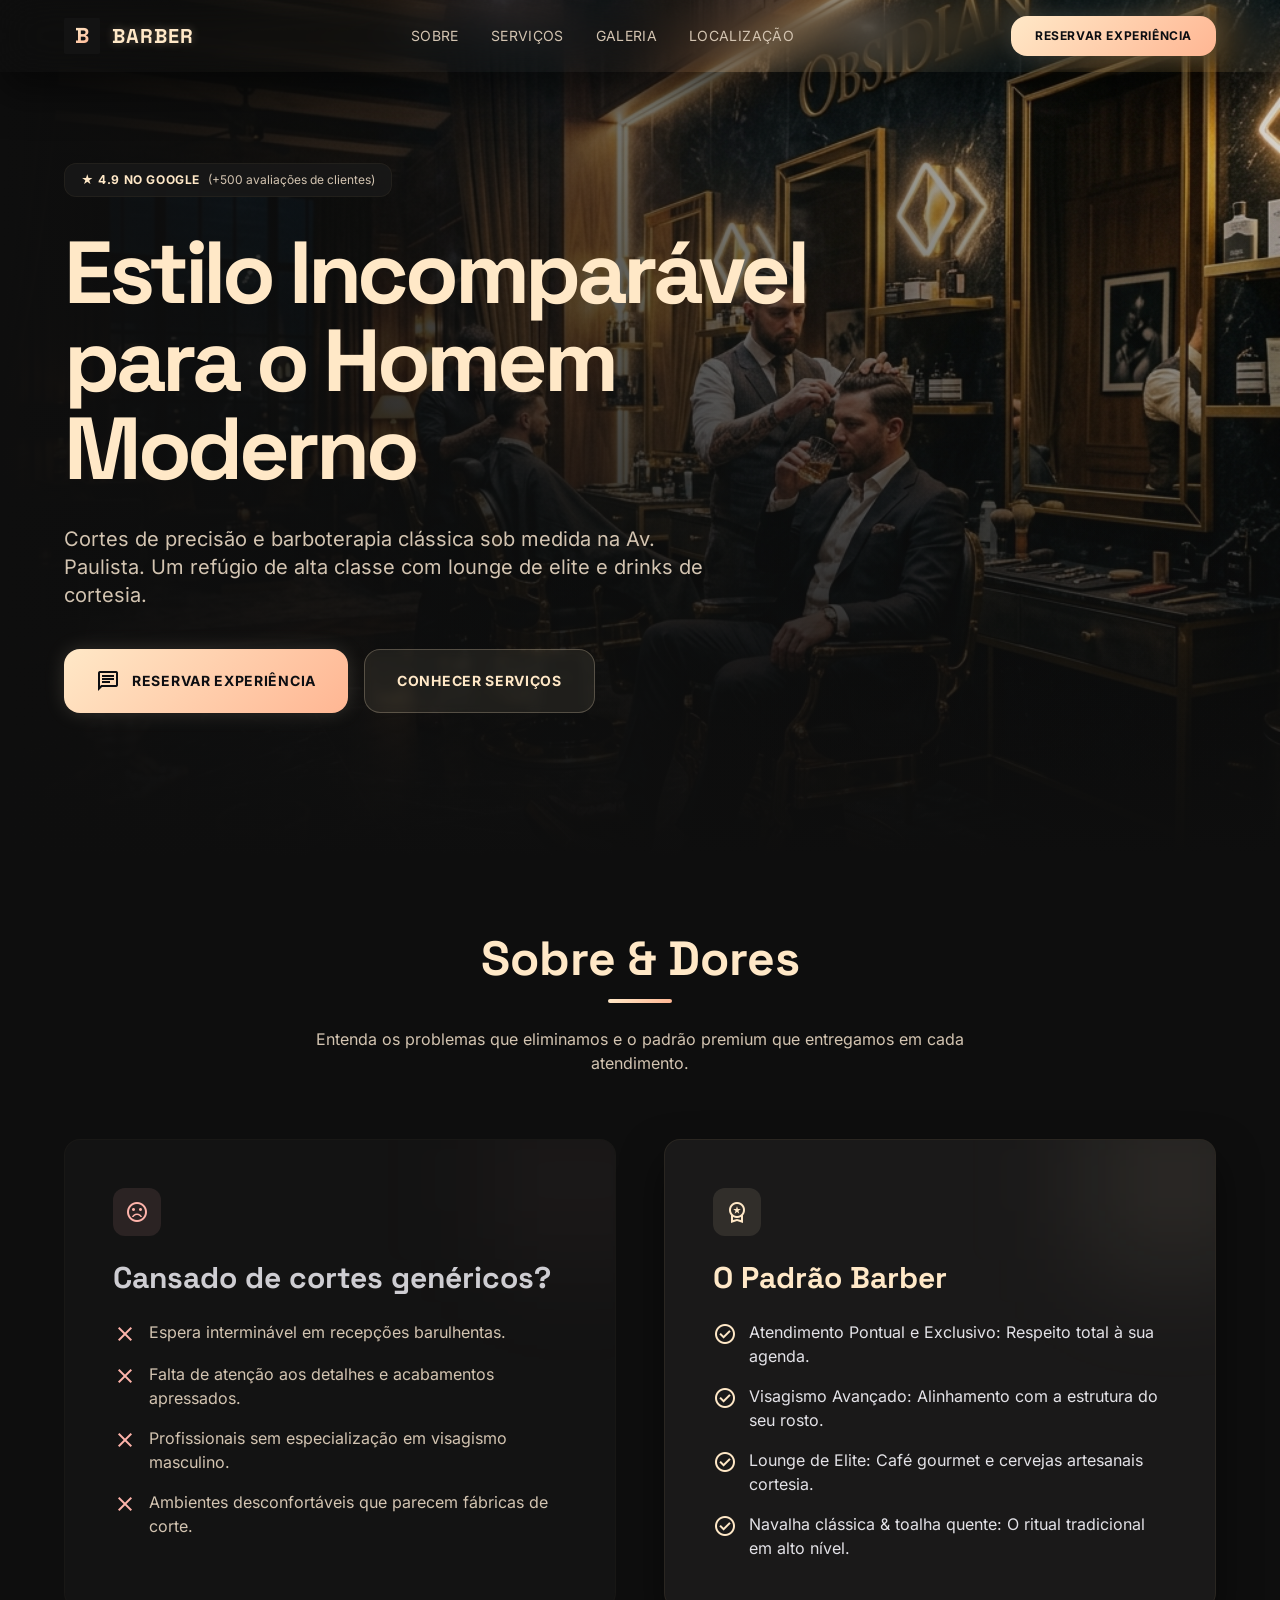
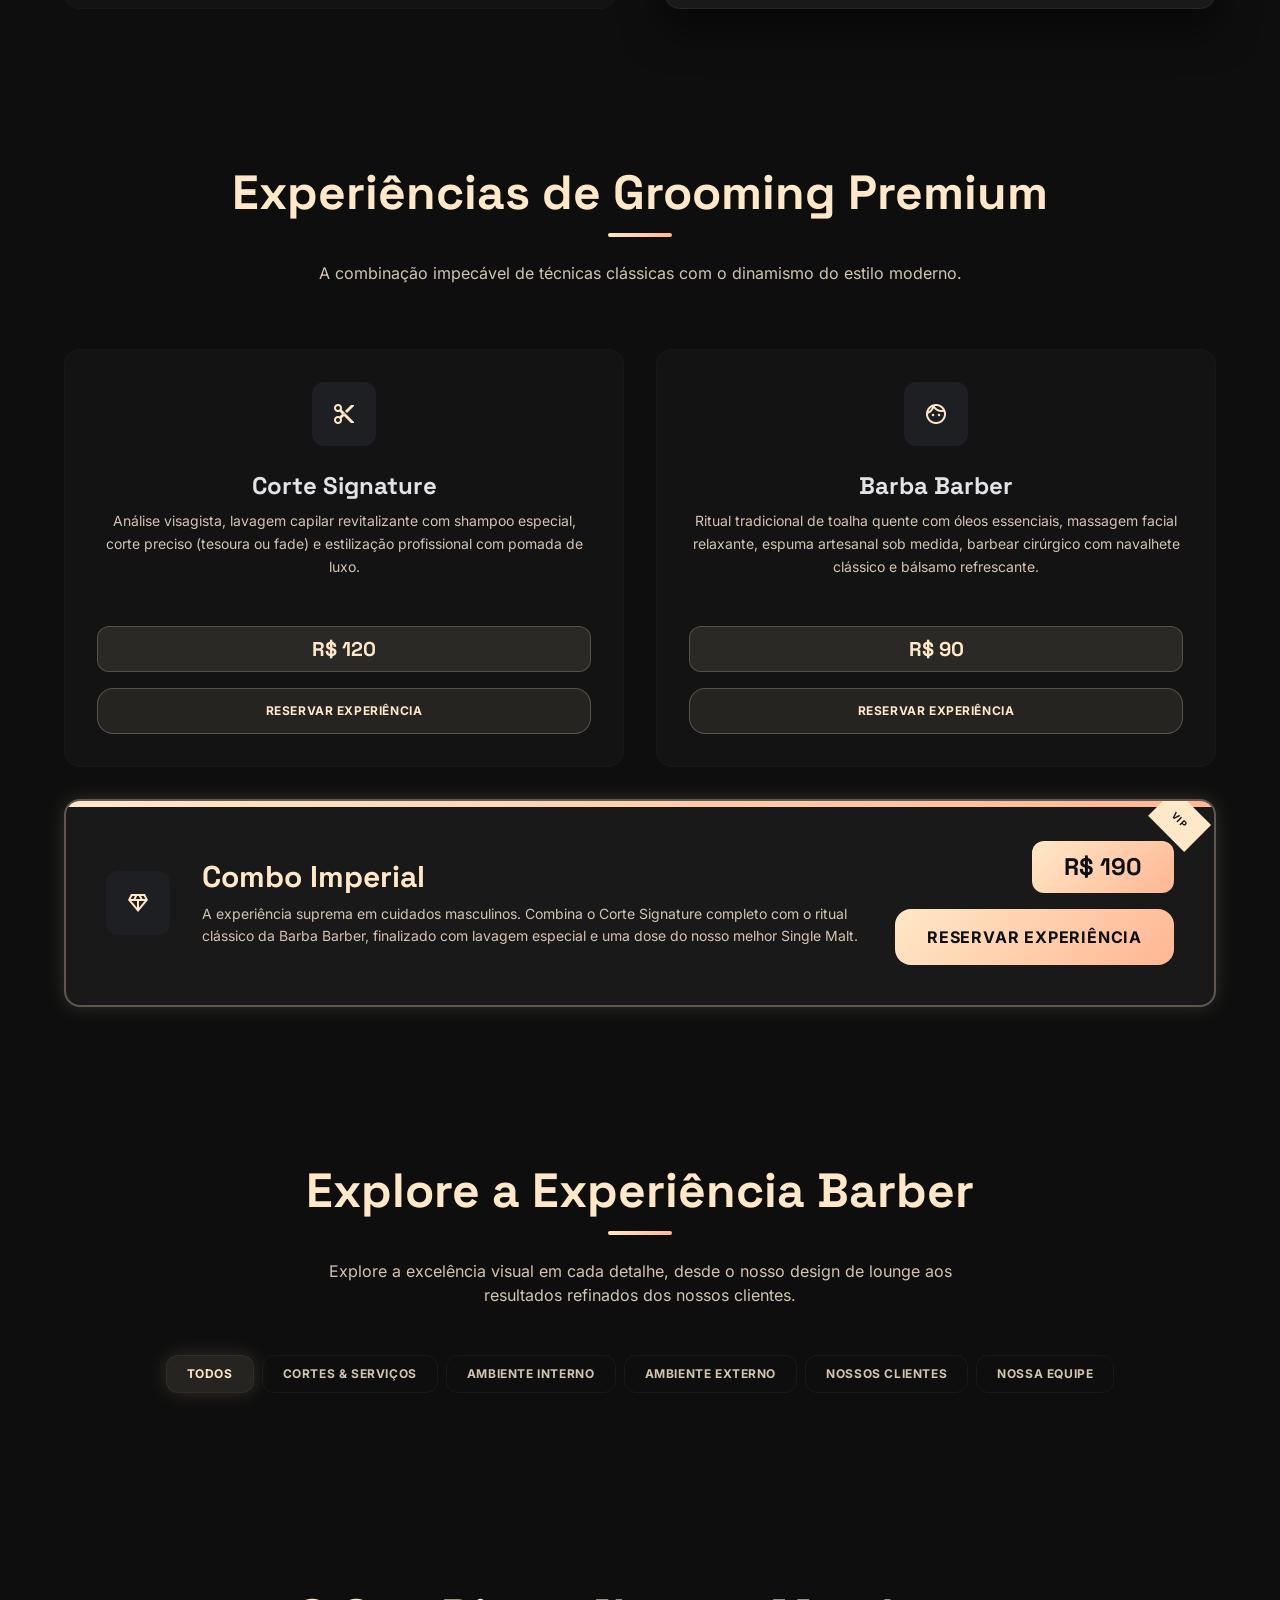
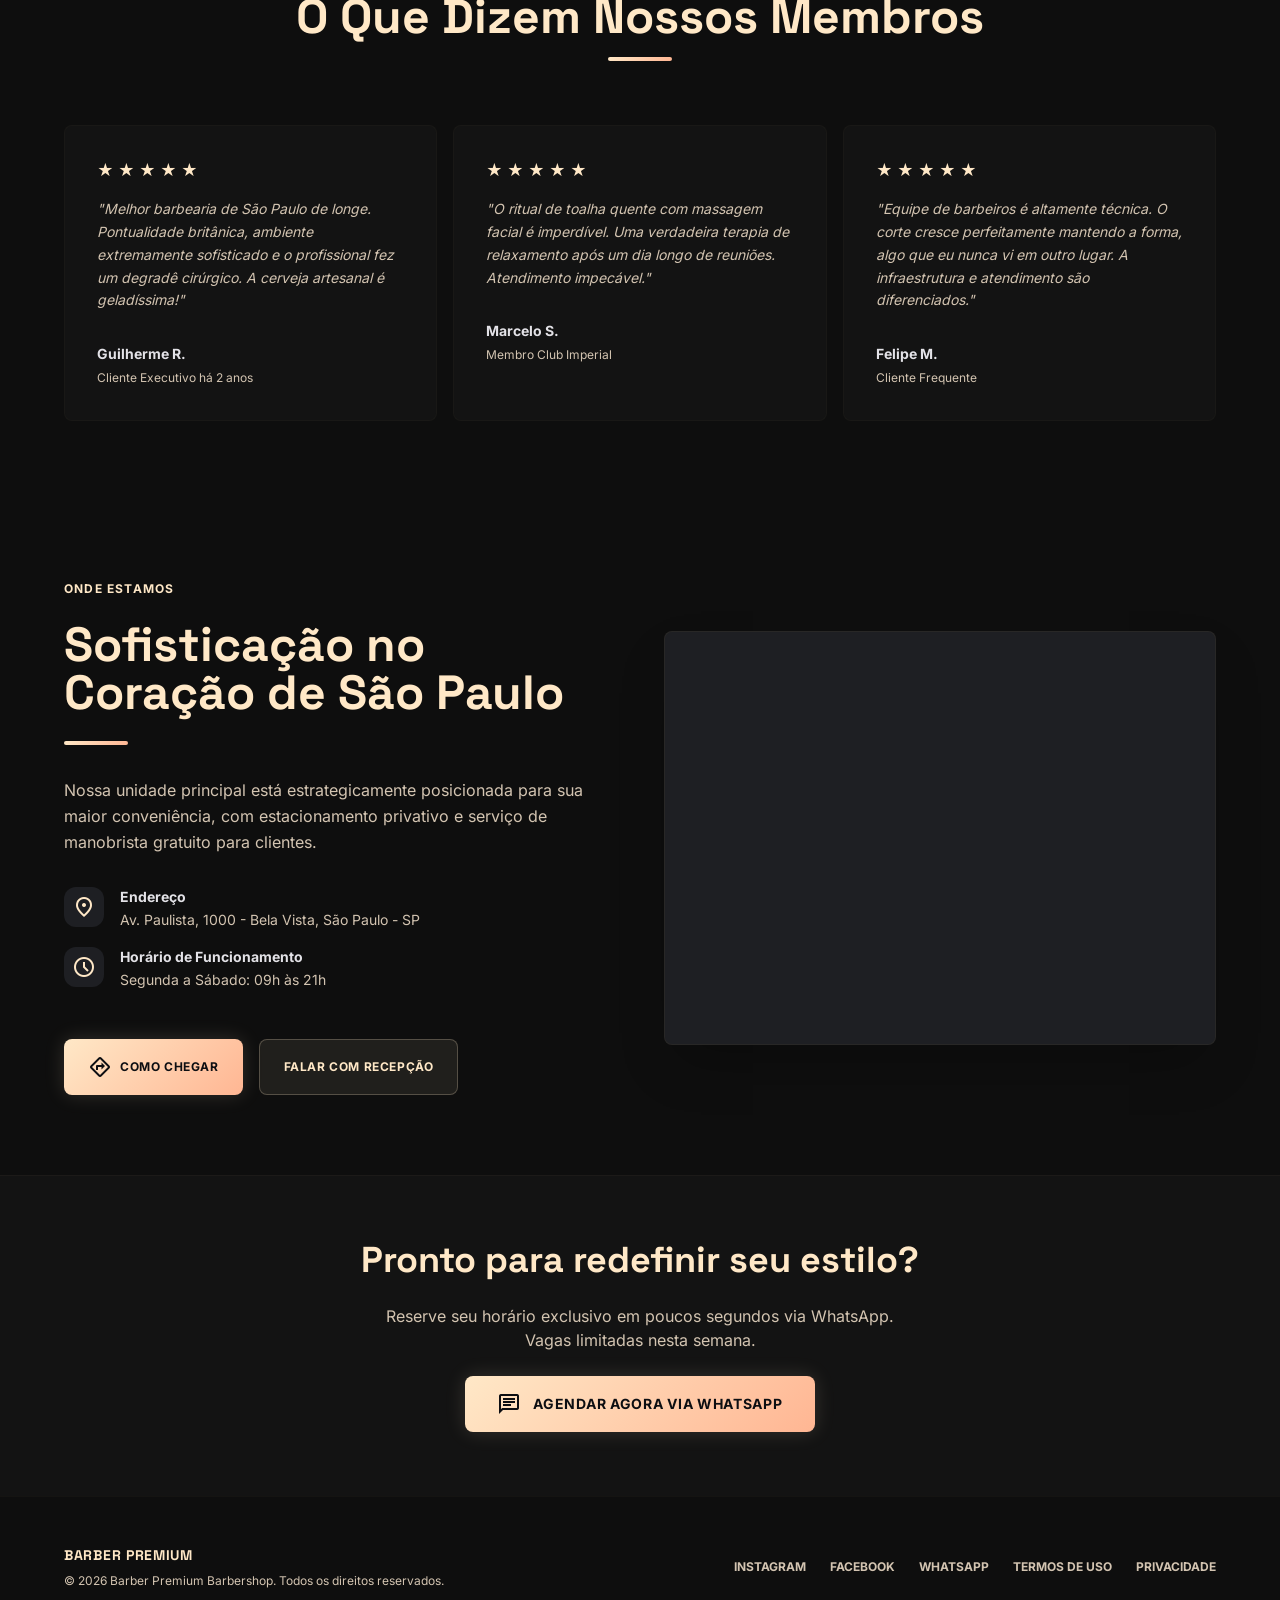
==== commit 532c1c61: "feat: adicionado bloco de equipe (barbeiros) na galeria e landing page" ====
--- a/index.html
+++ b/index.html
@@ -411,6 +411,9 @@
             <button data-filter="clientes" class="filter-btn px-5 py-2.5 rounded-full text-xs font-bold uppercase tracking-wider transition-all duration-300 border border-outline-variant/20 hover:border-primary-container/50 text-on-surface-variant hover:text-primary">
                 Nossos Clientes
             </button>
+            <button data-filter="equipe" class="filter-btn px-5 py-2.5 rounded-full text-xs font-bold uppercase tracking-wider transition-all duration-300 border border-outline-variant/20 hover:border-primary-container/50 text-on-surface-variant hover:text-primary">
+                Nossa Equipe
+            </button>
         </div>
         
         <!-- Grid de Imagens Dinâmicas (Visível apenas em Desktop/Tablet) -->
@@ -428,6 +431,19 @@
             <div id="gallery-carousel-dots" class="flex justify-center items-center gap-1.5 mt-2 h-4">
                 <!-- Bolinhas geradas dinamicamente -->
             </div>
+        </div>
+    </section>
+
+    <!-- Team Section (Nossos Barbeiros - Gerado Dinamicamente) -->
+    <section class="py-section-gap px-container-padding w-full max-w-[1200px] mx-auto scroll-mt-24 hidden" id="team-section">
+        <div class="text-center mb-16">
+            <h2 class="font-display text-3xl md:text-5xl font-bold text-primary mb-4">Mestres da Navalha</h2>
+            <div class="w-16 h-1 gold-gradient mx-auto rounded-full mb-6"></div>
+            <p class="text-on-surface-variant max-w-2xl mx-auto font-light">Profissionais altamente qualificados, especialistas em visagismo e no ritual clássico de barbearia.</p>
+        </div>
+        
+        <div id="team-grid" class="grid grid-cols-1 sm:grid-cols-2 lg:grid-cols-4 gap-8 justify-center">
+            <!-- Gerado Dinamicamente via Javascript -->
         </div>
     </section>
 
@@ -987,6 +1003,49 @@
                         renderMobileCarousel(activeFilter);
                     }, 200);
                 });
+                
+                // 5.2. Renderizar Seção de Equipe Dinamicamente
+                const teamSection = document.getElementById('team-section');
+                const teamGrid = document.getElementById('team-grid');
+                if (teamSection && teamGrid) {
+                    teamGrid.innerHTML = '';
+                    const teamItems = (config.gallery || []).filter(item => item.category === 'equipe');
+                    
+                    if (teamItems.length > 0) {
+                        teamSection.classList.remove('hidden');
+                        const whatsappNum = config.general.whatsapp ? config.general.whatsapp.replace(/\D/g, '') : "5511999999999";
+                        
+                        teamItems.forEach(barber => {
+                            const imgSrc = getImgUrl(barber.img, barber.img_mobile);
+                            if (!imgSrc || imgSrc.trim() === '') return;
+                            
+                            const text = `Olá! Gostaria de agendar um horário com o barbeiro ${barber.title}.`;
+                            const waUrl = `https://wa.me/${whatsappNum}?text=${encodeURIComponent(text)}`;
+                            
+                            const barberHTML = `
+                                <div class="bg-[#131313] rounded-2xl overflow-hidden border border-outline-variant/10 hover:border-primary-container/20 group transition-all duration-300 flex flex-col h-full">
+                                    <div class="relative aspect-[3/4] overflow-hidden">
+                                        <img alt="${escapeHTML(barber.title)}" class="w-full h-full object-cover group-hover:scale-105 transition-transform duration-500" src="${imgSrc}"/>
+                                        <div class="absolute inset-0 bg-gradient-to-t from-background/90 via-transparent to-transparent opacity-80"></div>
+                                    </div>
+                                    <div class="p-6 flex flex-col flex-grow justify-between gap-4 text-center">
+                                        <div>
+                                            <h3 class="font-display text-xl font-bold text-primary tracking-wide block">${escapeHTML(barber.title)}</h3>
+                                            <span class="text-xs text-on-surface-variant font-light mt-1 block">${escapeHTML(barber.desc)}</span>
+                                        </div>
+                                        <a class="dynamic-outline-button inline-flex items-center justify-center gap-2 transition-all duration-300 text-xs font-bold uppercase tracking-wider py-3 rounded-xl border wa-link" href="${waUrl}">
+                                            <span class="material-symbols-outlined text-sm">schedule</span>
+                                            <span>Agendar com Ele</span>
+                                        </a>
+                                    </div>
+                                </div>
+                            `;
+                            teamGrid.insertAdjacentHTML('beforeend', barberHTML);
+                        });
+                    } else {
+                        teamSection.classList.add('hidden');
+                    }
+                }
                 
                 // 6. Localização
                 if (config.location) {
